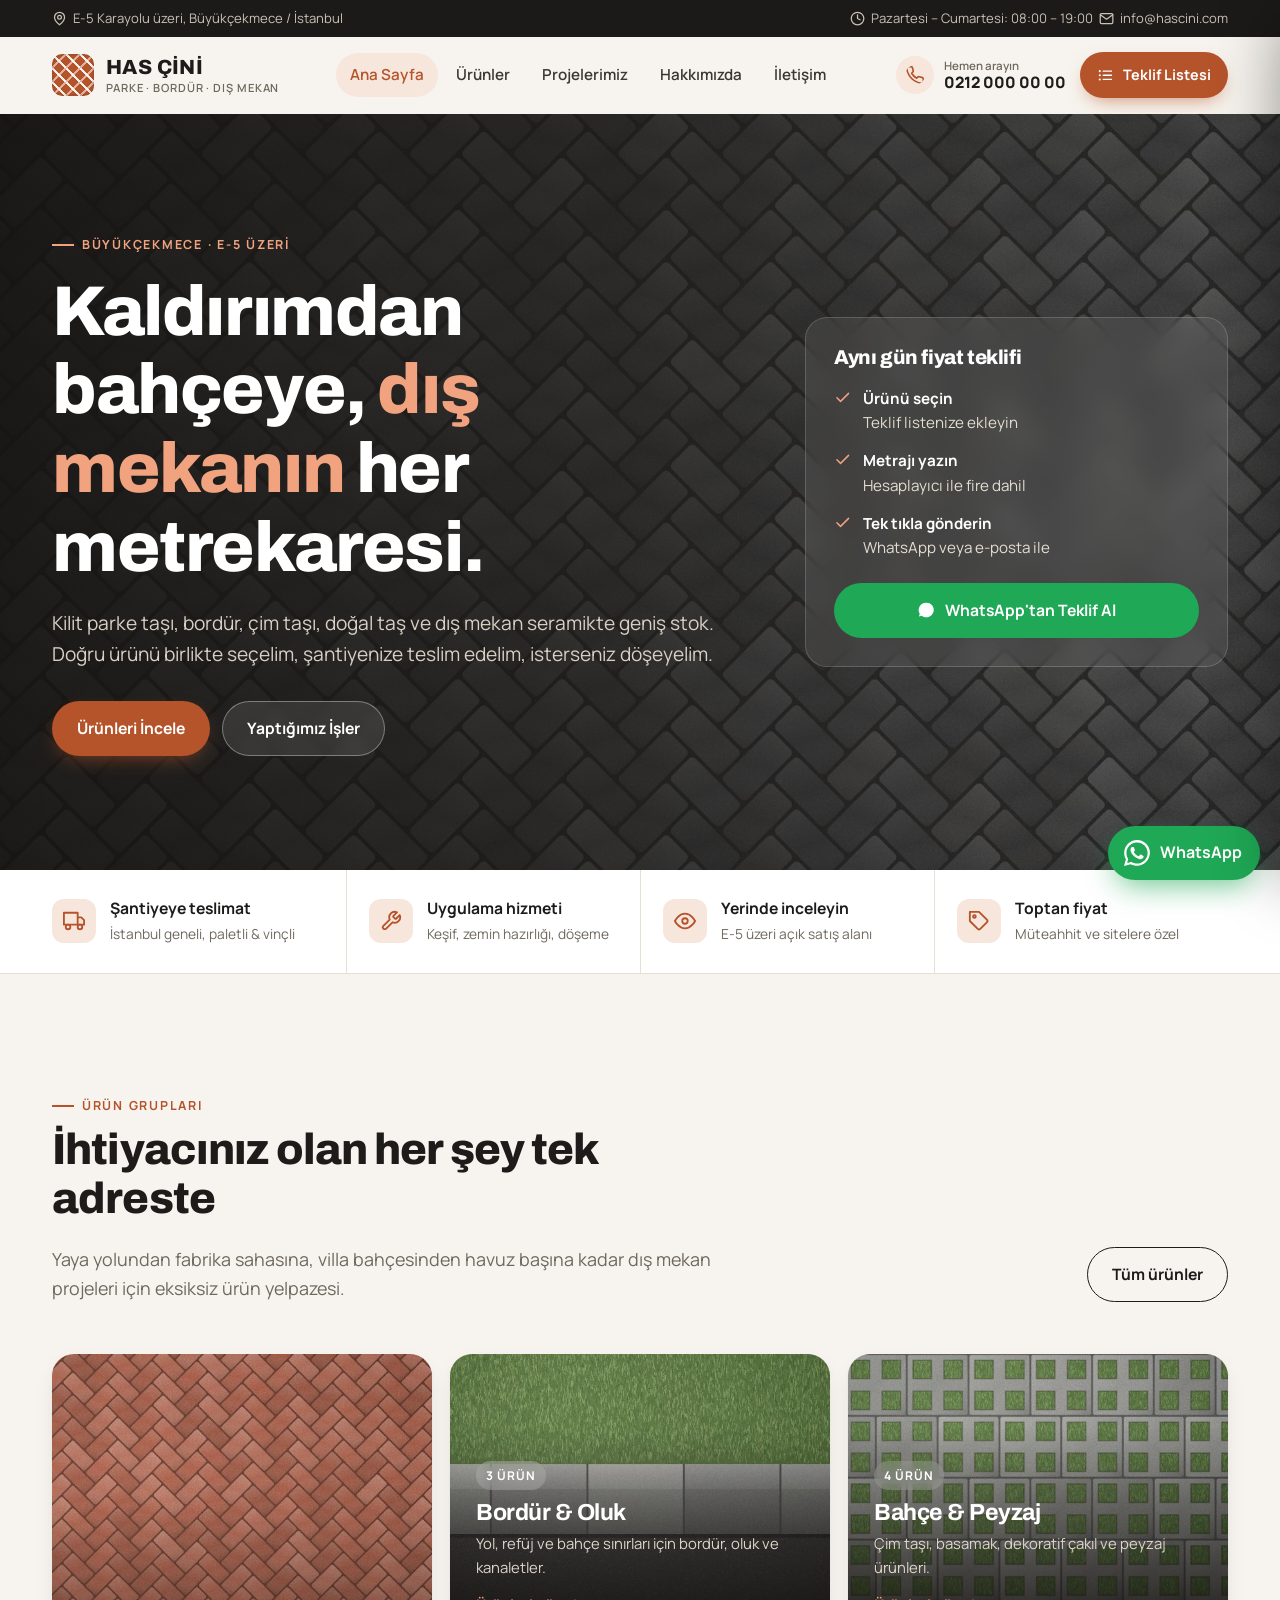
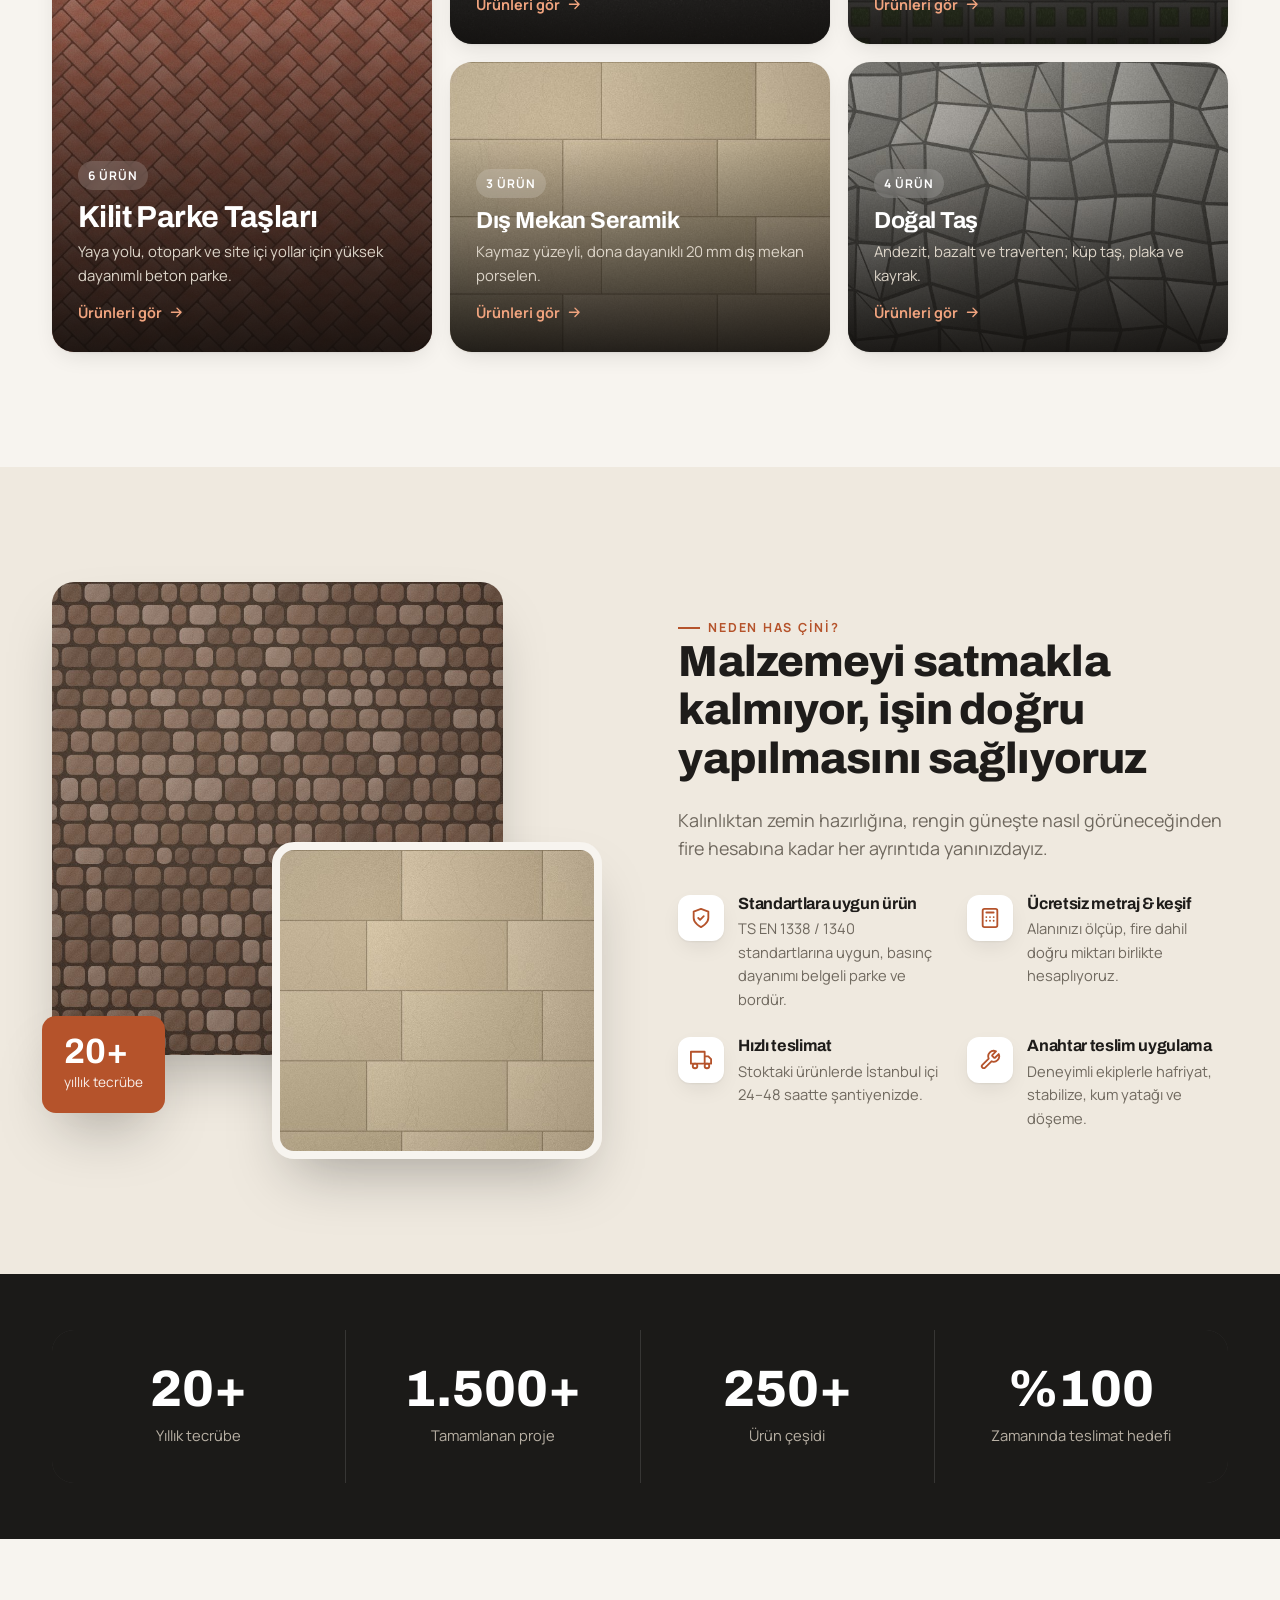
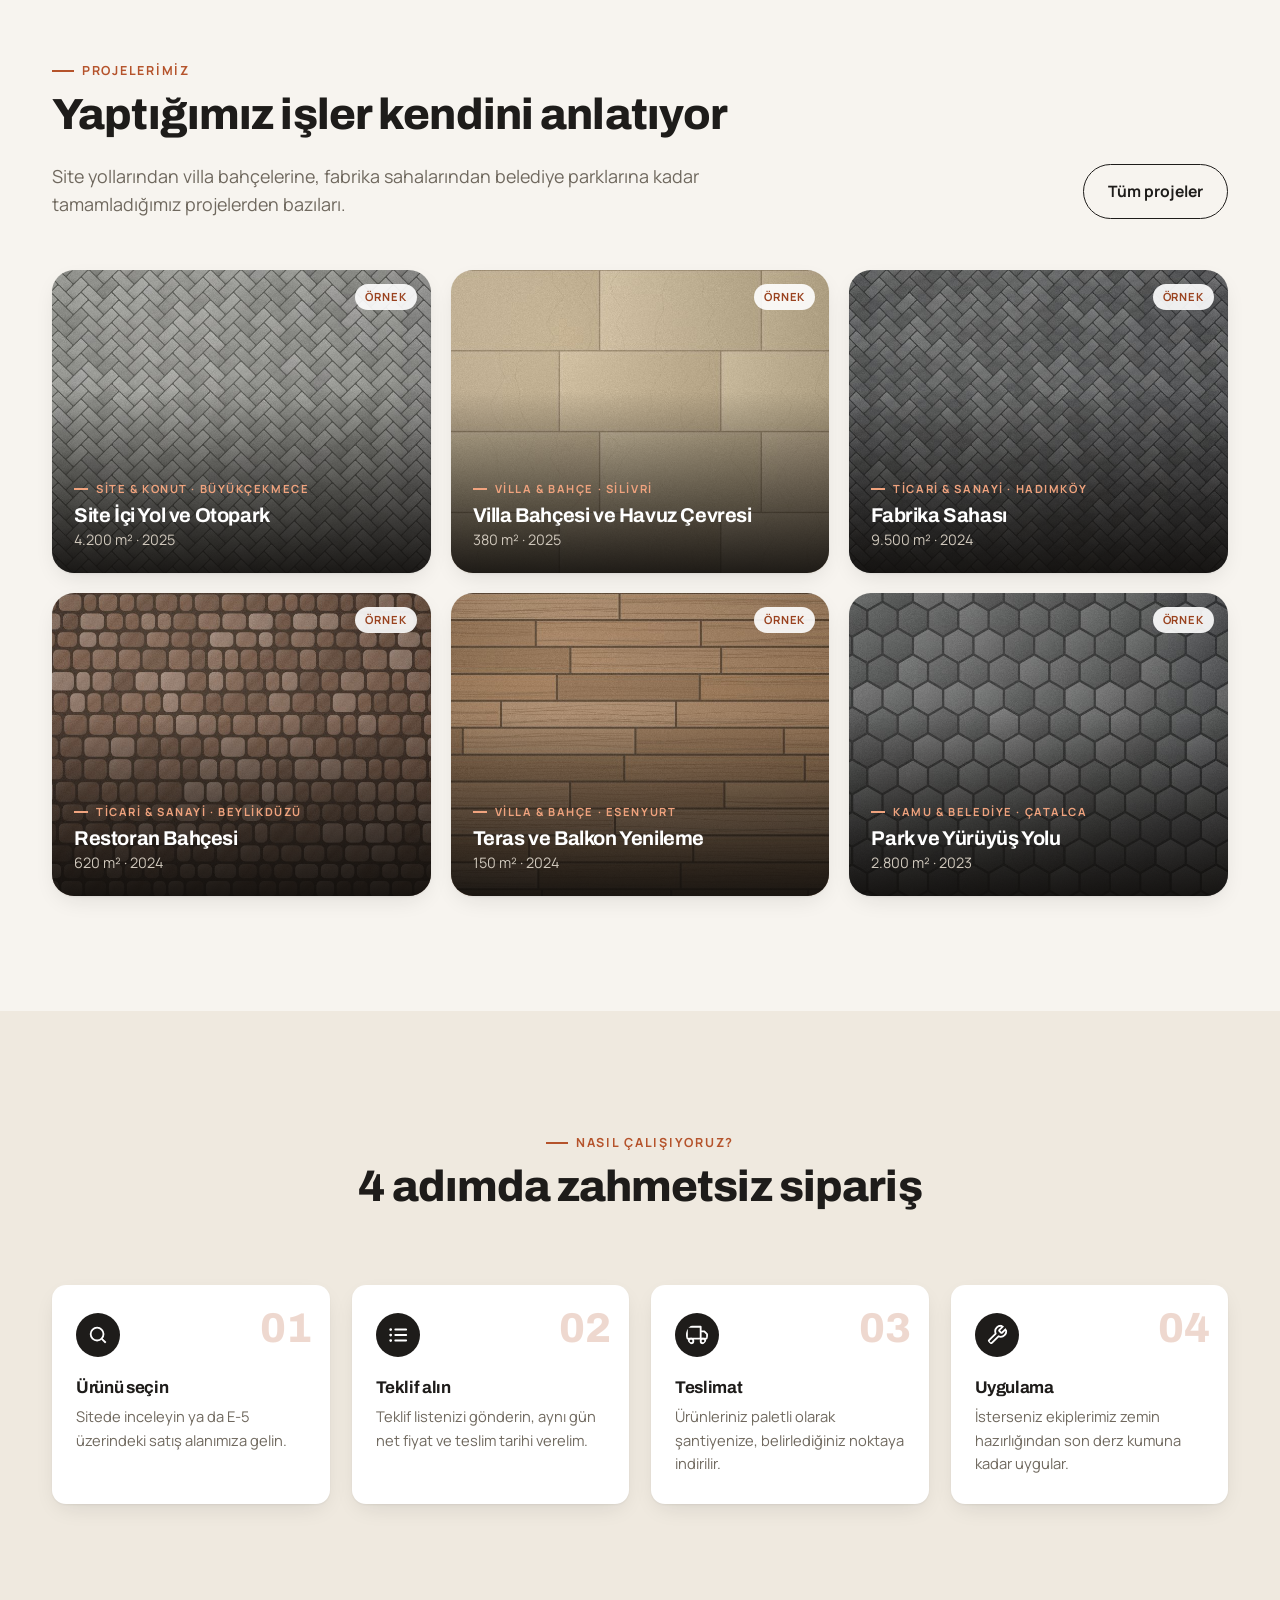
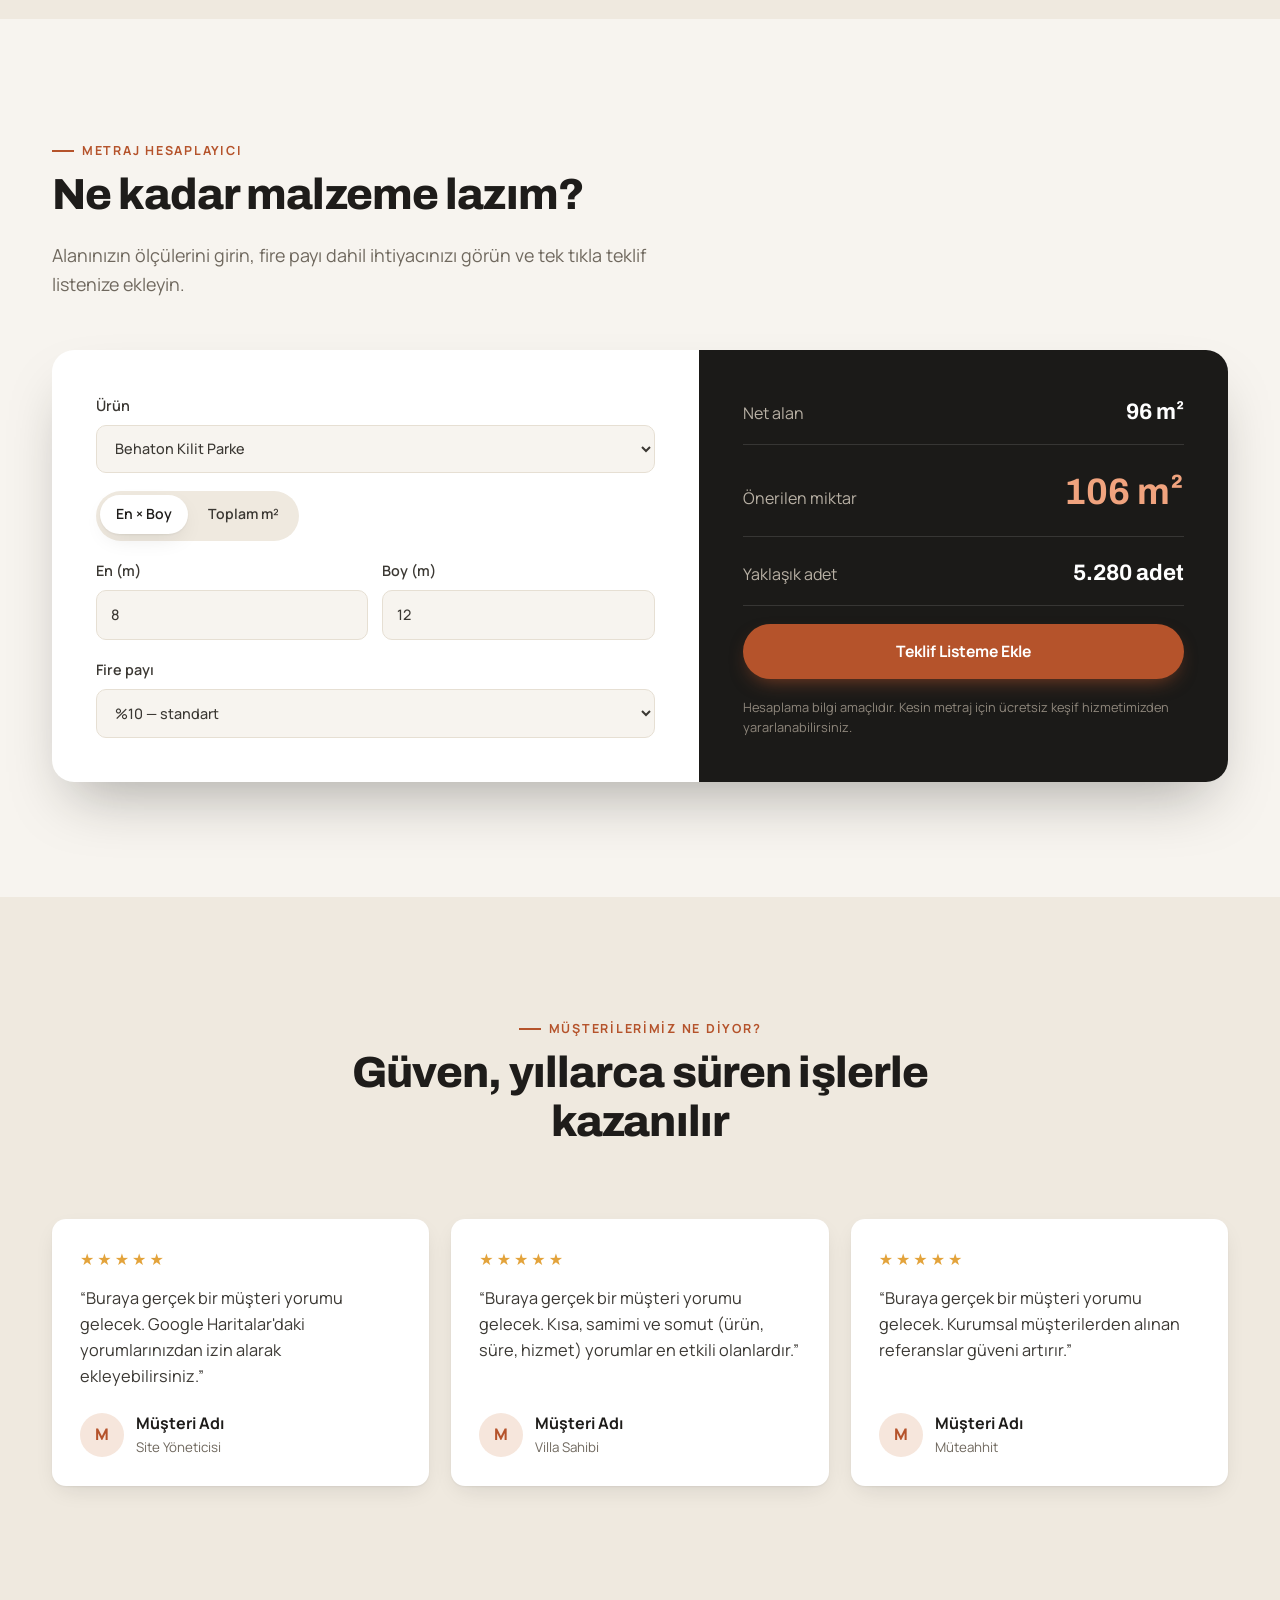
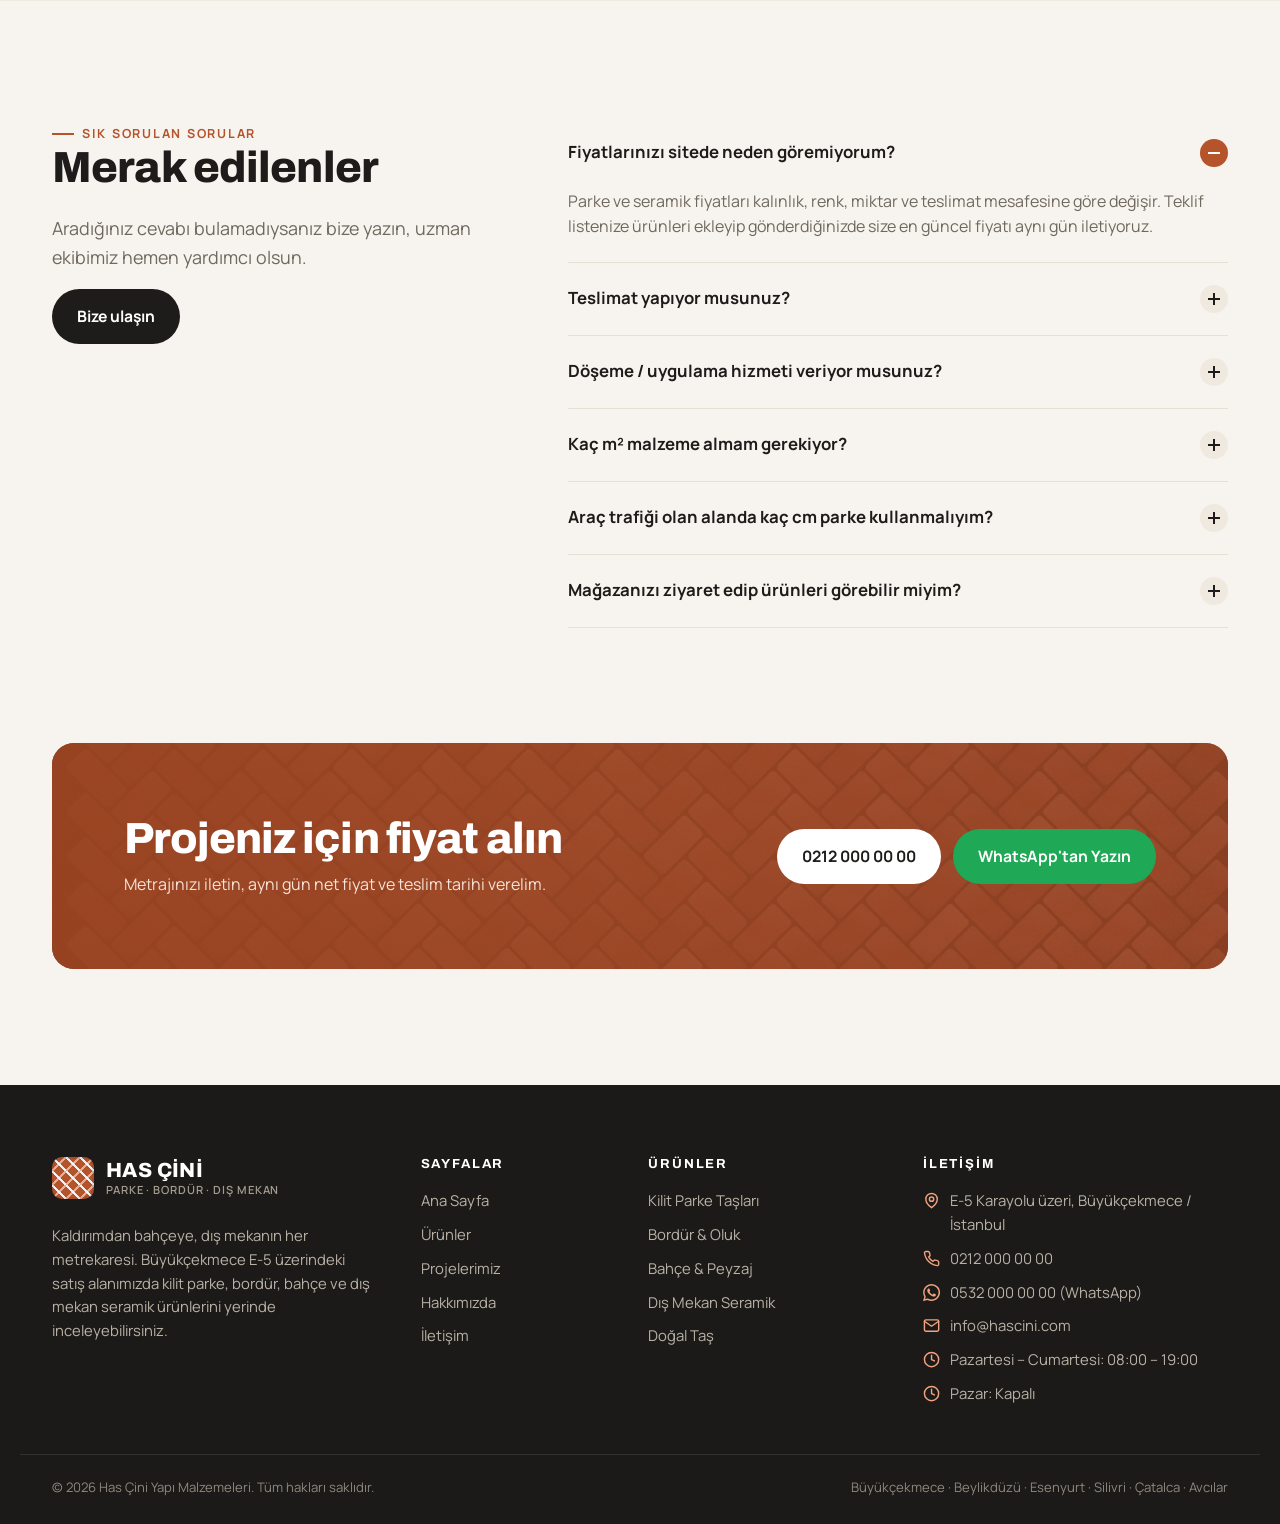
==== index.html @ 24fb2ddd "Has Çini kurumsal web sitesi: ana sayfa, ürünler, projeler, hakkımızda, iletişim - Ürün kataloğu (ka" ====
<!doctype html>
<html lang="tr">
<head>
  <meta charset="utf-8">
  <meta name="viewport" content="width=device-width, initial-scale=1">
  <title>Has Çini | Kilit Parke, Bordür, Bahçe ve Dış Mekan Seramik — Büyükçekmece</title>
  <meta name="description" content="Has Çini; Büyükçekmece E-5 üzerinde kilit parke taşı, bordür, çim taşı, bahçe düzenleme ürünleri ve dış mekan seramik satışı. İstanbul geneli teslimat ve uygulama. Hemen teklif alın.">
  <link rel="canonical" href="https://www.hascini.com/">
  <meta property="og:type" content="website">
  <meta property="og:locale" content="tr_TR">
  <meta property="og:title" content="Has Çini | Kilit Parke, Bordür ve Dış Mekan Ürünleri">
  <meta property="og:description" content="Kaldırımdan bahçeye, dış mekanın her metrekaresi. Büyükçekmece E-5 üzeri satış alanı, İstanbul geneli teslimat.">
  <meta property="og:url" content="https://www.hascini.com/">
  <meta property="og:image" content="https://www.hascini.com/assets/img/og.jpg">
  <meta name="theme-color" content="#1b1a18">
  <link rel="icon" href="assets/img/favicon.svg" type="image/svg+xml">
  <link rel="preconnect" href="https://fonts.googleapis.com">
  <link rel="preconnect" href="https://fonts.gstatic.com" crossorigin>
  <link href="https://fonts.googleapis.com/css2?family=Archivo:wght@600;700;800&family=Manrope:wght@400;500;600;700;800&display=swap" rel="stylesheet">
  <link rel="stylesheet" href="assets/css/style.css">
  <script type="application/ld+json">
  {
    "@context": "https://schema.org",
    "@type": "HomeAndConstructionBusiness",
    "name": "Has Çini",
    "url": "https://www.hascini.com/",
    "image": "https://www.hascini.com/assets/img/og.jpg",
    "description": "Kilit parke taşı, bordür, bahçe düzenleme ve dış mekan seramik ürünleri satışı ve uygulaması.",
    "telephone": "+902120000000",
    "address": {
      "@type": "PostalAddress",
      "streetAddress": "E-5 Karayolu üzeri",
      "addressLocality": "Büyükçekmece",
      "addressRegion": "İstanbul",
      "addressCountry": "TR"
    },
    "areaServed": ["Büyükçekmece", "Beylikdüzü", "Esenyurt", "Silivri", "Çatalca", "Avcılar", "İstanbul"],
    "openingHoursSpecification": [{
      "@type": "OpeningHoursSpecification",
      "dayOfWeek": ["Monday", "Tuesday", "Wednesday", "Thursday", "Friday", "Saturday"],
      "opens": "08:00", "closes": "19:00"
    }]
  }
  </script>
</head>
<body data-page="index">
  <a class="skip" href="#main">İçeriğe geç</a>
  <header id="site-header"></header>

  <main id="main">
    <!-- HERO -->
    <section class="hero">
      <div class="hero-bg" data-desen="herringbone" data-renk="Antrasit" data-w="1800" data-h="1100" aria-hidden="true"></div>
      <div class="container hero-in">
        <div>
          <span class="eyebrow">Büyükçekmece · E-5 Üzeri</span>
          <h1>Kaldırımdan bahçeye, <em>dış mekanın</em> her metrekaresi.</h1>
          <p class="lead">Kilit parke taşı, bordür, çim taşı, doğal taş ve dış mekan seramikte geniş stok. Doğru ürünü birlikte seçelim, şantiyenize teslim edelim, isterseniz döşeyelim.</p>
          <div class="hero-actions">
            <a class="btn btn-primary" href="urunler.html">Ürünleri İncele</a>
            <a class="btn btn-glass" href="projeler.html">Yaptığımız İşler</a>
          </div>
        </div>
        <aside class="hero-card" aria-label="Hızlı teklif">
          <h2>Aynı gün fiyat teklifi</h2>
          <ul>
            <li><svg class="ico" viewBox="0 0 24 24"><path d="M20 6 9 17l-5-5"/></svg><span><strong>Ürünü seçin</strong>Teklif listenize ekleyin</span></li>
            <li><svg class="ico" viewBox="0 0 24 24"><path d="M20 6 9 17l-5-5"/></svg><span><strong>Metrajı yazın</strong>Hesaplayıcı ile fire dahil</span></li>
            <li><svg class="ico" viewBox="0 0 24 24"><path d="M20 6 9 17l-5-5"/></svg><span><strong>Tek tıkla gönderin</strong>WhatsApp veya e-posta ile</span></li>
          </ul>
          <a class="btn btn-wa btn-block" data-site="whatsapp" data-mesaj="Merhaba, fiyat teklifi almak istiyorum." target="_blank" rel="noopener" href="#">
            <svg class="ico ico-fill" viewBox="0 0 24 24" aria-hidden="true"><path d="M12 2.2A9.8 9.8 0 0 0 3.6 17l-1 3.6 3.7-1A9.8 9.8 0 1 0 12 2.2zm5.5 12.2c-.3-.1-1.8-.9-2-1-.3-.1-.5-.1-.7.1l-.9 1.2c-.2.2-.3.2-.6.1-1.6-.8-2.7-1.6-3.8-3.4-.3-.5.3-.5.8-1.6v-.5l-.9-2.2c-.2-.6-.5-.5-.7-.5h-.6c-.2 0-.5.1-.8.4-.3.3-1 1-1 2.5s1.1 2.9 1.2 3.1c.1.2 2.1 3.2 5.1 4.5 1.9.8 2.6.9 3.6.7.6-.1 1.8-.7 2-1.4.2-.7.2-1.3.2-1.4-.1-.1-.3-.2-.6-.3z"/></svg>
            WhatsApp'tan Teklif Al
          </a>
        </aside>
      </div>
    </section>

    <!-- GÜVEN ŞERİDİ -->
    <section class="trust" aria-label="Hizmetlerimiz">
      <div class="container trust-in">
        <div class="trust-i"><svg class="ico" viewBox="0 0 24 24"><path d="M1 3h15v13H1zM16 8h4l3 3v5h-7z"/><circle cx="5.5" cy="18.5" r="2.5"/><circle cx="18.5" cy="18.5" r="2.5"/></svg><div><strong>Şantiyeye teslimat</strong><span>İstanbul geneli, paletli & vinçli</span></div></div>
        <div class="trust-i"><svg class="ico" viewBox="0 0 24 24"><path d="M14.7 6.3a1 1 0 0 0 0 1.4l1.6 1.6a1 1 0 0 0 1.4 0l3.8-3.8a6 6 0 0 1-7.9 7.9l-6.9 6.9a2.1 2.1 0 0 1-3-3l6.9-6.9a6 6 0 0 1 7.9-7.9l-3.8 3.8z"/></svg><div><strong>Uygulama hizmeti</strong><span>Keşif, zemin hazırlığı, döşeme</span></div></div>
        <div class="trust-i"><svg class="ico" viewBox="0 0 24 24"><path d="M1 12s4-8 11-8 11 8 11 8-4 8-11 8-11-8-11-8z"/><circle cx="12" cy="12" r="3"/></svg><div><strong>Yerinde inceleyin</strong><span>E-5 üzeri açık satış alanı</span></div></div>
        <div class="trust-i"><svg class="ico" viewBox="0 0 24 24"><path d="M20.6 13.4 13.4 20.6a2 2 0 0 1-2.8 0L2 12V2h10l8.6 8.6a2 2 0 0 1 0 2.8z"/><circle cx="7" cy="7" r="1.5"/></svg><div><strong>Toptan fiyat</strong><span>Müteahhit ve sitelere özel</span></div></div>
      </div>
    </section>

    <!-- KATEGORİLER -->
    <section class="section">
      <div class="container">
        <div class="head">
          <div>
            <span class="eyebrow">Ürün Grupları</span>
            <h2>İhtiyacınız olan her şey tek adreste</h2>
            <p class="lead">Yaya yolundan fabrika sahasına, villa bahçesinden havuz başına kadar dış mekan projeleri için eksiksiz ürün yelpazesi.</p>
          </div>
          <a class="btn btn-outline" href="urunler.html">Tüm ürünler</a>
        </div>
        <div class="cat-grid" id="kategori-grid"></div>
      </div>
    </section>

    <!-- NEDEN BİZ -->
    <section class="section section-alt">
      <div class="container split">
        <div class="media-stack reveal">
          <div class="m1" data-desen="cobble" data-renk="Kahverengi" data-w="900" data-h="900"></div>
          <div class="m2" data-desen="tile" data-renk="Bej" data-w="700" data-h="600"></div>
          <div class="badge-x"><strong data-yil>20+</strong><span>yıllık tecrübe</span></div>
        </div>
        <div>
          <span class="eyebrow">Neden Has Çini?</span>
          <h2>Malzemeyi satmakla kalmıyor, işin doğru yapılmasını sağlıyoruz</h2>
          <p class="lead">Kalınlıktan zemin hazırlığına, rengin güneşte nasıl görüneceğinden fire hesabına kadar her ayrıntıda yanınızdayız.</p>
          <div class="features">
            <div class="feature"><svg class="ico" viewBox="0 0 24 24"><path d="M12 22s8-4 8-10V5l-8-3-8 3v7c0 6 8 10 8 10z"/><path d="m9 12 2 2 4-4"/></svg><div><h3>Standartlara uygun ürün</h3><p>TS EN 1338 / 1340 standartlarına uygun, basınç dayanımı belgeli parke ve bordür.</p></div></div>
            <div class="feature"><svg class="ico" viewBox="0 0 24 24"><rect x="4" y="2" width="16" height="20" rx="2"/><path d="M8 6h8M8 11h.01M12 11h.01M16 11h.01M8 15h.01M12 15h.01M16 15h.01"/></svg><div><h3>Ücretsiz metraj & keşif</h3><p>Alanınızı ölçüp, fire dahil doğru miktarı birlikte hesaplıyoruz.</p></div></div>
            <div class="feature"><svg class="ico" viewBox="0 0 24 24"><path d="M1 3h15v13H1zM16 8h4l3 3v5h-7z"/><circle cx="5.5" cy="18.5" r="2.5"/><circle cx="18.5" cy="18.5" r="2.5"/></svg><div><h3>Hızlı teslimat</h3><p>Stoktaki ürünlerde İstanbul içi 24–48 saatte şantiyenizde.</p></div></div>
            <div class="feature"><svg class="ico" viewBox="0 0 24 24"><path d="M14.7 6.3a1 1 0 0 0 0 1.4l1.6 1.6a1 1 0 0 0 1.4 0l3.8-3.8a6 6 0 0 1-7.9 7.9l-6.9 6.9a2.1 2.1 0 0 1-3-3l6.9-6.9a6 6 0 0 1 7.9-7.9l-3.8 3.8z"/></svg><div><h3>Anahtar teslim uygulama</h3><p>Deneyimli ekiplerle hafriyat, stabilize, kum yatağı ve döşeme.</p></div></div>
          </div>
        </div>
      </div>
    </section>

    <!-- RAKAMLAR -->
    <section class="section-dark" style="padding: 56px 0">
      <div class="container"><div class="stats" id="rakamlar"></div></div>
    </section>

    <!-- PROJELER -->
    <section class="section">
      <div class="container">
        <div class="head">
          <div>
            <span class="eyebrow">Projelerimiz</span>
            <h2>Yaptığımız işler kendini anlatıyor</h2>
            <p class="lead">Site yollarından villa bahçelerine, fabrika sahalarından belediye parklarına kadar tamamladığımız projelerden bazıları.</p>
          </div>
          <a class="btn btn-outline" href="projeler.html">Tüm projeler</a>
        </div>
        <div class="projects" id="proje-grid" data-limit="6"></div>
      </div>
    </section>

    <!-- SÜREÇ -->
    <section class="section section-alt">
      <div class="container">
        <div class="head center"><div>
          <span class="eyebrow">Nasıl Çalışıyoruz?</span>
          <h2>4 adımda zahmetsiz sipariş</h2>
        </div></div>
        <div class="steps">
          <div class="step reveal"><svg class="ico" viewBox="0 0 24 24"><circle cx="11" cy="11" r="7"/><path d="m21 21-4.3-4.3"/></svg><h3>Ürünü seçin</h3><p>Sitede inceleyin ya da E-5 üzerindeki satış alanımıza gelin.</p></div>
          <div class="step reveal"><svg class="ico" viewBox="0 0 24 24"><path d="M9 6h12M9 12h12M9 18h12"/><path d="M4 6h.01M4 12h.01M4 18h.01" stroke-width="3"/></svg><h3>Teklif alın</h3><p>Teklif listenizi gönderin, aynı gün net fiyat ve teslim tarihi verelim.</p></div>
          <div class="step reveal"><svg class="ico" viewBox="0 0 24 24"><path d="M1 3h15v13H1zM16 8h4l3 3v5h-7z"/><circle cx="5.5" cy="18.5" r="2.5"/><circle cx="18.5" cy="18.5" r="2.5"/></svg><h3>Teslimat</h3><p>Ürünleriniz paletli olarak şantiyenize, belirlediğiniz noktaya indirilir.</p></div>
          <div class="step reveal"><svg class="ico" viewBox="0 0 24 24"><path d="M14.7 6.3a1 1 0 0 0 0 1.4l1.6 1.6a1 1 0 0 0 1.4 0l3.8-3.8a6 6 0 0 1-7.9 7.9l-6.9 6.9a2.1 2.1 0 0 1-3-3l6.9-6.9a6 6 0 0 1 7.9-7.9l-3.8 3.8z"/></svg><h3>Uygulama</h3><p>İsterseniz ekiplerimiz zemin hazırlığından son derz kumuna kadar uygular.</p></div>
        </div>
      </div>
    </section>

    <!-- HESAPLAYICI -->
    <section class="section" id="hesapla">
      <div class="container">
        <div class="head"><div>
          <span class="eyebrow">Metraj Hesaplayıcı</span>
          <h2>Ne kadar malzeme lazım?</h2>
          <p class="lead">Alanınızın ölçülerini girin, fire payı dahil ihtiyacınızı görün ve tek tıkla teklif listenize ekleyin.</p>
        </div></div>
        <div class="calc" id="hesaplayici">
          <div class="calc-form">
            <label>Ürün<select id="h-urun"></select></label>
            <div class="seg-radio" role="radiogroup" aria-label="Ölçü girişi">
              <label><input type="radio" name="h-mod" value="olcu" checked><span>En × Boy</span></label>
              <label><input type="radio" name="h-mod" value="alan"><span>Toplam m²</span></label>
            </div>
            <div class="row2 h-olcu">
              <label>En (m)<input id="h-en" type="number" min="0" step="0.1" value="8" inputmode="decimal"></label>
              <label>Boy (m)<input id="h-boy" type="number" min="0" step="0.1" value="12" inputmode="decimal"></label>
            </div>
            <div class="h-alan" hidden><label>Toplam alan (m²)<input id="h-m2" type="number" min="0" step="1" value="100" inputmode="decimal"></label></div>
            <label>Fire payı<select id="h-fire">
              <option value="5">%5 — düz, kesimi az alan</option>
              <option value="10" selected>%10 — standart</option>
              <option value="15">%15 — kavisli / çok kesimli alan</option>
            </select></label>
          </div>
          <div class="calc-out" aria-live="polite">
            <div class="r"><span>Net alan</span><strong id="h-net">—</strong></div>
            <div class="r big"><span>Önerilen miktar</span><strong id="h-top">—</strong></div>
            <div class="r" id="h-adet-w"><span>Yaklaşık adet</span><strong id="h-adet">—</strong></div>
            <button class="btn btn-primary" id="h-ekle" type="button">Teklif Listeme Ekle</button>
            <p class="fine">Hesaplama bilgi amaçlıdır. Kesin metraj için ücretsiz keşif hizmetimizden yararlanabilirsiniz.</p>
          </div>
        </div>
      </div>
    </section>

    <!-- YORUMLAR -->
    <section class="section section-alt">
      <div class="container">
        <div class="head center"><div>
          <span class="eyebrow">Müşterilerimiz Ne Diyor?</span>
          <h2>Güven, yıllarca süren işlerle kazanılır</h2>
        </div></div>
        <div class="quotes" id="yorumlar"></div>
      </div>
    </section>

    <!-- SSS -->
    <section class="section">
      <div class="container faq-wrap">
        <div>
          <span class="eyebrow">Sık Sorulan Sorular</span>
          <h2>Merak edilenler</h2>
          <p class="lead">Aradığınız cevabı bulamadıysanız bize yazın, uzman ekibimiz hemen yardımcı olsun.</p>
          <a class="btn btn-dark" href="iletisim.html">Bize ulaşın</a>
        </div>
        <div id="sss"></div>
      </div>
    </section>

    <!-- CTA -->
    <section class="section" style="padding-top: 0">
      <div class="container">
        <div class="cta">
          <div class="hero-bg" data-desen="herringbone" data-renk="Kırmızı" data-w="1400" data-h="600" aria-hidden="true"></div>
          <div>
            <h2>Projeniz için fiyat alın</h2>
            <p>Metrajınızı iletin, aynı gün net fiyat ve teslim tarihi verelim.</p>
          </div>
          <div class="cta-actions">
            <a class="btn btn-light" data-site="telefon" href="#">Telefon</a>
            <a class="btn btn-wa" data-site="whatsapp" data-mesaj="Merhaba, projem için fiyat teklifi almak istiyorum." target="_blank" rel="noopener" href="#">WhatsApp'tan Yazın</a>
          </div>
        </div>
      </div>
    </section>
  </main>

  <footer id="site-footer"></footer>

  <script src="assets/js/config.js"></script>
  <script src="assets/js/data.js"></script>
  <script src="assets/js/desen.js"></script>
  <script src="assets/js/main.js"></script>
</body>
</html>
---- assets/css/style.css ----
/* =========================================================
   HAS ÇİNİ — Stil dosyası
   ========================================================= */
:root {
  --ink: #1e1c1a;
  --ink-2: #3b3833;
  --muted: #6f685e;
  --line: #e6dfd3;
  --bg: #f7f4ef;
  --bg-2: #efe9df;
  --surface: #ffffff;
  --dark: #1b1a18;
  --dark-2: #262421;
  --accent: #b5532b;
  --accent-2: #9a4320;
  --accent-soft: #f6e6dc;
  --wa: #1fa855;
  --radius: 14px;
  --radius-lg: 22px;
  --shadow: 0 1px 2px rgba(30, 28, 26, .06), 0 8px 24px -8px rgba(30, 28, 26, .14);
  --shadow-lg: 0 30px 60px -20px rgba(30, 28, 26, .35);
  --ff: "Manrope", system-ui, -apple-system, "Segoe UI", sans-serif;
  --ff-h: "Archivo", "Manrope", system-ui, sans-serif;
  --container: 1240px;
  --gutter: clamp(16px, 4vw, 32px);
}

*, *::before, *::after { box-sizing: border-box; }
html { scroll-behavior: smooth; -webkit-text-size-adjust: 100%; }
body {
  margin: 0; font-family: var(--ff); font-size: 16px; line-height: 1.6;
  color: var(--ink); background: var(--bg); -webkit-font-smoothing: antialiased;
  overflow-x: hidden;
}
body.no-scroll { overflow: hidden; }
img { max-width: 100%; display: block; }
a { color: inherit; }
button, input, select, textarea { font: inherit; color: inherit; }
h1, h2, h3, h4 { font-family: var(--ff-h); line-height: 1.12; letter-spacing: -.02em; margin: 0 0 .5em; }
h1 { font-size: clamp(2.3rem, 5.6vw, 4.4rem); font-weight: 800; }
h2 { font-size: clamp(1.8rem, 3.4vw, 2.8rem); font-weight: 800; }
h3 { font-size: 1.2rem; font-weight: 700; }
p { margin: 0 0 1em; }
:focus-visible { outline: 3px solid var(--accent); outline-offset: 2px; border-radius: 6px; }
.sr-only { position: absolute; width: 1px; height: 1px; overflow: hidden; clip: rect(0 0 0 0); white-space: nowrap; }
.skip { position: absolute; left: -999px; top: 8px; z-index: 999; background: var(--ink); color: #fff; padding: 10px 16px; border-radius: 8px; }
.skip:focus { left: 8px; }

.container { width: 100%; max-width: var(--container); margin: 0 auto; padding: 0 var(--gutter); }
.section { padding: clamp(64px, 9vw, 120px) 0; }
.section-alt { background: var(--bg-2); }
.section-dark { background: var(--dark); color: #eee8df; }
.section-dark .lead, .section-dark .muted { color: #b9b1a5; }

.eyebrow {
  display: inline-flex; align-items: center; gap: 8px;
  font-size: .78rem; font-weight: 700; letter-spacing: .14em; text-transform: uppercase; color: var(--accent);
}
.eyebrow::before { content: ""; width: 22px; height: 2px; background: currentColor; }
.lead { font-size: clamp(1.05rem, 1.4vw, 1.2rem); color: var(--muted); max-width: 60ch; }
.muted { color: var(--muted); }
.head { display: flex; justify-content: space-between; align-items: end; gap: 24px; margin-bottom: clamp(32px, 4vw, 52px); flex-wrap: wrap; }
.head > div { max-width: 680px; }
.head h2 { margin-top: 10px; }
.head p { margin: 0; }
.center { text-align: center; }
.center .head, .head.center { justify-content: center; text-align: center; }
.center .eyebrow { justify-content: center; }

/* ---------- İkon ---------- */
.ico { width: 1.15em; height: 1.15em; flex: none; fill: none; stroke: currentColor; stroke-width: 2; stroke-linecap: round; stroke-linejoin: round; vertical-align: -.2em; }
.ico-fill { fill: currentColor; stroke: none; }

/* ---------- Düğmeler ---------- */
.btn {
  display: inline-flex; align-items: center; justify-content: center; gap: 9px;
  padding: 14px 24px; border-radius: 999px; border: 1.5px solid transparent;
  font-weight: 700; font-size: .98rem; text-decoration: none; cursor: pointer; white-space: nowrap;
  transition: transform .15s, background .2s, color .2s, border-color .2s, box-shadow .2s;
}
.btn:hover { transform: translateY(-1px); }
.btn:active { transform: none; }
.btn:disabled, .btn.disabled { opacity: .45; pointer-events: none; }
.btn-primary { background: var(--accent); color: #fff; box-shadow: 0 8px 20px -8px rgba(181, 83, 43, .7); }
.btn-primary:hover { background: var(--accent-2); }
.btn-dark { background: var(--ink); color: #fff; }
.btn-dark:hover { background: #000; }
.btn-outline { border-color: currentColor; background: transparent; }
.btn-outline:hover { background: var(--ink); color: #fff; border-color: var(--ink); }
.btn-light { background: #fff; color: var(--ink); }
.btn-glass { background: rgba(255, 255, 255, .1); color: #fff; border-color: rgba(255, 255, 255, .35); backdrop-filter: blur(6px); }
.btn-glass:hover { background: rgba(255, 255, 255, .2); }
.btn-wa { background: var(--wa); color: #fff; }
.btn-wa:hover { background: #178b45; }
.btn-ghost { background: transparent; color: var(--ink-2); }
.btn-ghost:hover { background: var(--bg-2); }
.btn-sm { padding: 10px 16px; font-size: .9rem; }
.btn-block { width: 100%; }
.icon-btn { display: inline-grid; place-items: center; width: 40px; height: 40px; border-radius: 50%; border: 0; background: transparent; cursor: pointer; color: var(--ink-2); }
.icon-btn:hover { background: var(--bg-2); }
.more { display: inline-flex; align-items: center; gap: 6px; font-weight: 700; font-size: .9rem; color: var(--accent); }
.more .ico { transition: transform .2s; }

/* ---------- Üst bölüm ---------- */
#site-header { position: sticky; top: 0; z-index: 50; }
.topbar { background: var(--dark); color: #c9c1b4; font-size: .82rem; transition: margin .25s; }
.topbar-in { display: flex; justify-content: space-between; gap: 16px; padding-top: 8px; padding-bottom: 8px; }
.topbar span, .topbar a { display: inline-flex; align-items: center; gap: 6px; text-decoration: none; }
.topbar-r { display: inline-flex; gap: 22px; }
.topbar a:hover { color: #fff; }
.nav-wrap { background: rgba(247, 244, 239, .92); backdrop-filter: saturate(1.4) blur(12px); border-bottom: 1px solid transparent; transition: border-color .2s, box-shadow .2s; }
#site-header.scrolled .nav-wrap { border-color: var(--line); box-shadow: 0 6px 24px -14px rgba(0, 0, 0, .3); }
#site-header.scrolled .topbar { margin-top: -38px; }
.nav { display: flex; align-items: center; gap: 28px; height: 76px; }
.brand { display: inline-flex; align-items: center; gap: 12px; text-decoration: none; flex: none; }
.brand-mark {
  width: 42px; height: 42px; border-radius: 10px; flex: none;
  background:
    linear-gradient(45deg, transparent 46%, rgba(255,255,255,.9) 46% 54%, transparent 54%) 0 0 / 14px 14px,
    linear-gradient(-45deg, transparent 46%, rgba(255,255,255,.55) 46% 54%, transparent 54%) 7px 7px / 14px 14px,
    var(--accent);
  box-shadow: inset 0 0 0 2px rgba(0, 0, 0, .08);
}
.brand-txt { display: flex; flex-direction: column; line-height: 1.1; }
.brand-txt strong { font-family: var(--ff-h); font-size: 1.28rem; font-weight: 800; letter-spacing: .02em; }
.brand-txt small { font-size: .7rem; color: var(--muted); letter-spacing: .08em; text-transform: uppercase; font-weight: 600; margin-top: 3px; }
.brand-light .brand-txt small { color: #a39b8f; }
.nav-links { display: flex; gap: 4px; list-style: none; margin: 0 auto; padding: 0; }
.nav-links a { display: block; padding: 10px 14px; border-radius: 999px; text-decoration: none; font-weight: 600; font-size: .95rem; color: var(--ink-2); transition: background .2s, color .2s; }
.nav-links a:hover { background: var(--bg-2); color: var(--ink); }
.nav-links a[aria-current="page"] { color: var(--accent); background: var(--accent-soft); }
.nav-cta { display: flex; align-items: center; gap: 14px; }
.nav-phone { display: inline-flex; align-items: center; gap: 10px; text-decoration: none; font-weight: 800; font-size: .98rem; }
.nav-phone > .ico { width: 38px; height: 38px; padding: 9px; border-radius: 50%; background: var(--accent-soft); color: var(--accent); }
.nav-phone span { display: flex; flex-direction: column; line-height: 1.15; }
.nav-phone small { font-weight: 600; font-size: .72rem; color: var(--muted); }
.nav-toggle { display: none; width: 44px; height: 44px; border-radius: 10px; border: 1px solid var(--line); background: #fff; cursor: pointer; place-items: center; }
.nav-toggle .ico { width: 22px; height: 22px; }
.badge { display: inline-grid; place-items: center; min-width: 22px; height: 22px; padding: 0 6px; border-radius: 999px; background: #fff; color: var(--accent); font-size: .78rem; font-weight: 800; }
.badge[hidden] { display: none; }
.badge.bump { animation: bump .45s; }
@keyframes bump { 40% { transform: scale(1.45); } }

/* ---------- Hero ---------- */
.hero { position: relative; color: #fff; overflow: hidden; background: var(--dark); isolation: isolate; }
.hero-bg { position: absolute; inset: -4%; background-size: cover; background-position: center; z-index: -2; animation: drift 30s ease-in-out infinite alternate; }
@keyframes drift { to { transform: scale(1.06) translate(-1%, -1%); } }
.hero::after { content: ""; position: absolute; inset: 0; z-index: -1; background: linear-gradient(100deg, rgba(20, 18, 16, .92) 0%, rgba(20, 18, 16, .72) 45%, rgba(20, 18, 16, .25) 100%); }
.hero-in { min-height: min(84vh, 760px); display: grid; grid-template-columns: 1.25fr .75fr; gap: 48px; align-items: center; padding-top: 72px; padding-bottom: 72px; }
.hero h1 { margin: 18px 0 20px; }
.hero h1 em { font-style: normal; color: #f0a37e; }
.hero .lead { color: #d8d0c4; font-size: clamp(1.05rem, 1.5vw, 1.25rem); }
.hero .eyebrow { color: #f0a37e; }
.hero-actions { display: flex; gap: 12px; flex-wrap: wrap; margin-top: 32px; }
.hero-card {
  background: rgba(255, 255, 255, .08); border: 1px solid rgba(255, 255, 255, .16); border-radius: var(--radius-lg);
  padding: 28px; backdrop-filter: blur(14px);
}
.hero-card h2 { font-size: 1.25rem; margin-bottom: 18px; }
.hero-card ul { list-style: none; padding: 0; margin: 0 0 22px; display: grid; gap: 14px; }
.hero-card li { display: flex; gap: 12px; align-items: flex-start; color: #e4ddd2; font-size: .95rem; }
.hero-card li .ico { margin-top: 2px; color: #f0a37e; }
.hero-card li strong { display: block; color: #fff; }

.trust { background: #fff; border-bottom: 1px solid var(--line); }
.trust-in { display: grid; grid-template-columns: repeat(4, 1fr); }
.trust-i { display: flex; gap: 14px; align-items: center; padding: 26px 22px; border-left: 1px solid var(--line); }
.trust-i:first-child { border-left: 0; padding-left: 0; }
.trust-i > .ico { width: 44px; height: 44px; padding: 11px; border-radius: 12px; background: var(--accent-soft); color: var(--accent); }
.trust-i strong { display: block; font-size: .98rem; }
.trust-i span { font-size: .86rem; color: var(--muted); }

/* ---------- Sayfa başlığı ---------- */
.page-hero { position: relative; color: #fff; background: var(--dark); isolation: isolate; overflow: hidden; }
.page-hero .hero-bg { animation: none; inset: 0; }
.page-hero::after { content: ""; position: absolute; inset: 0; z-index: -1; background: linear-gradient(90deg, rgba(20, 18, 16, .9), rgba(20, 18, 16, .55)); }
.page-hero .container { padding-top: clamp(56px, 8vw, 96px); padding-bottom: clamp(56px, 8vw, 96px); }
.page-hero h1 { font-size: clamp(2.1rem, 4.6vw, 3.4rem); margin: 12px 0 14px; }
.page-hero .lead { color: #d8d0c4; margin: 0; }
.page-hero .eyebrow { color: #f0a37e; }
.crumbs { display: flex; gap: 8px; font-size: .85rem; color: #b9b1a5; list-style: none; padding: 0; margin: 0 0 6px; }
.crumbs li + li::before { content: "/"; margin-right: 8px; opacity: .6; }
.crumbs a { text-decoration: none; }
.crumbs a:hover { color: #fff; }

/* ---------- Kategoriler ---------- */
.cat-grid { display: grid; grid-template-columns: repeat(3, 1fr); grid-auto-rows: 290px; gap: 18px; }
.cat { position: relative; border-radius: var(--radius-lg); overflow: hidden; text-decoration: none; color: #fff; isolation: isolate; box-shadow: var(--shadow); }
.cat-lg { grid-row: span 2; }
.cat img { position: absolute; inset: 0; width: 100%; height: 100%; object-fit: cover; z-index: -2; transition: transform .6s cubic-bezier(.2, .7, .2, 1); }
.cat::after { content: ""; position: absolute; inset: 0; z-index: -1; background: linear-gradient(180deg, rgba(0, 0, 0, 0) 25%, rgba(15, 13, 11, .88)); }
.cat:hover img { transform: scale(1.06); }
.cat:hover .more .ico { transform: translateX(4px); }
.cat-txt { position: absolute; inset: auto 0 0; padding: 26px; }
.cat-n { display: inline-block; font-size: .75rem; font-weight: 700; letter-spacing: .08em; text-transform: uppercase; padding: 5px 10px; border-radius: 999px; background: rgba(255, 255, 255, .16); backdrop-filter: blur(6px); margin-bottom: 10px; }
.cat h3 { font-size: 1.45rem; margin: 0 0 6px; }
.cat-lg h3 { font-size: 1.9rem; }
.cat p { margin: 0 0 12px; color: #ddd5c9; font-size: .93rem; max-width: 42ch; }
.cat .more { color: #f0a37e; }

/* ---------- Ürün kartı ---------- */
.toolbar { display: flex; gap: 16px; align-items: center; justify-content: space-between; flex-wrap: wrap; margin-bottom: 28px; }
.chips { display: flex; gap: 8px; flex-wrap: wrap; }
.chips button {
  border: 1px solid var(--line); background: #fff; padding: 9px 16px; border-radius: 999px; cursor: pointer;
  font-weight: 600; font-size: .9rem; transition: all .2s;
}
.chips button small { color: var(--muted); font-weight: 700; margin-left: 4px; }
.chips button:hover { border-color: var(--ink-2); }
.chips button.on { background: var(--ink); color: #fff; border-color: var(--ink); }
.chips button.on small { color: #bdb5a9; }
.search { position: relative; min-width: 260px; }
.search .ico { position: absolute; left: 14px; top: 50%; transform: translateY(-50%); color: var(--muted); }
.search input { width: 100%; padding: 11px 16px 11px 42px; border-radius: 999px; border: 1px solid var(--line); background: #fff; }
.count { color: var(--muted); font-size: .9rem; margin: -12px 0 18px; }

.grid { display: grid; grid-template-columns: repeat(auto-fill, minmax(270px, 1fr)); gap: 22px; }
.card { position: relative; background: var(--surface); border-radius: var(--radius); overflow: hidden; box-shadow: var(--shadow); transition: transform .25s, box-shadow .25s; display: flex; flex-direction: column; }
.card:hover { transform: translateY(-4px); box-shadow: var(--shadow-lg); }
.card:hover .more .ico { transform: translateX(4px); }
.card-hit { position: absolute; inset: 0; z-index: 2; border: 0; background: transparent; cursor: pointer; border-radius: inherit; }
.card-media { position: relative; aspect-ratio: 4 / 3; overflow: hidden; background: var(--bg-2); }
.card-media img { width: 100%; height: 100%; object-fit: cover; transition: transform .6s; }
.card:hover .card-media img { transform: scale(1.05); }
.chip { position: absolute; left: 12px; top: 12px; padding: 5px 10px; font-size: .72rem; font-weight: 700; border-radius: 999px; background: rgba(255, 255, 255, .92); color: var(--ink); letter-spacing: .02em; }
.card-body { padding: 18px 20px 20px; display: flex; flex-direction: column; flex: 1; }
.card-body h3 { font-size: 1.08rem; margin-bottom: 4px; }
.meta { color: var(--muted); font-size: .88rem; margin-bottom: 14px; }
.card-foot { margin-top: auto; display: flex; align-items: center; justify-content: space-between; }
.dots { display: flex; gap: 5px; }
.dots i { width: 16px; height: 16px; border-radius: 50%; background: var(--c); box-shadow: inset 0 0 0 1px rgba(0, 0, 0, .15); }
.empty-grid { grid-column: 1 / -1; text-align: center; color: var(--muted); padding: 40px; background: #fff; border-radius: var(--radius); }

/* ---------- Neden biz ---------- */
.split { display: grid; grid-template-columns: 1fr 1fr; gap: clamp(32px, 6vw, 80px); align-items: center; }
.media-stack { position: relative; aspect-ratio: 1 / 1.05; }
.media-stack .m1, .media-stack .m2 { position: absolute; border-radius: var(--radius-lg); background-size: cover; background-position: center; box-shadow: var(--shadow-lg); }
.media-stack .m1 { inset: 0 18% 18% 0; }
.media-stack .m2 { inset: 45% 0 0 40%; border: 8px solid var(--bg); }
.media-stack .badge-x { position: absolute; left: -10px; bottom: 8%; background: var(--accent); color: #fff; border-radius: var(--radius); padding: 18px 22px; box-shadow: var(--shadow-lg); }
.media-stack .badge-x strong { display: block; font-family: var(--ff-h); font-size: 2.2rem; line-height: 1; }
.media-stack .badge-x span { font-size: .85rem; opacity: .9; }
.features { display: grid; grid-template-columns: 1fr 1fr; gap: 26px 28px; margin-top: 32px; }
.feature { display: flex; gap: 14px; }
.feature > .ico { width: 46px; height: 46px; padding: 12px; border-radius: 12px; background: #fff; color: var(--accent); box-shadow: var(--shadow); }
.feature h3 { font-size: 1.02rem; margin-bottom: 4px; }
.feature p { color: var(--muted); font-size: .92rem; margin: 0; }

.stats { display: grid; grid-template-columns: repeat(4, 1fr); gap: 1px; background: rgba(255, 255, 255, .12); border-radius: var(--radius-lg); overflow: hidden; }
.stat { background: var(--dark); padding: 34px 26px; text-align: center; }
.stat strong { display: block; font-family: var(--ff-h); font-size: clamp(2.2rem, 4vw, 3.2rem); font-weight: 800; color: #fff; line-height: 1; margin-bottom: 8px; }
.stat span { color: #b9b1a5; font-size: .92rem; }

/* ---------- Süreç ---------- */
.steps { display: grid; grid-template-columns: repeat(4, 1fr); gap: 22px; counter-reset: s; }
.step { position: relative; padding: 28px 24px; background: #fff; border-radius: var(--radius); box-shadow: var(--shadow); counter-increment: s; }
.step::before { content: "0" counter(s); font-family: var(--ff-h); font-weight: 800; font-size: 2.6rem; color: var(--accent); opacity: .22; position: absolute; right: 18px; top: 10px; }
.step > .ico { width: 44px; height: 44px; padding: 11px; border-radius: 50%; background: var(--ink); color: #fff; margin-bottom: 16px; }
.step h3 { font-size: 1.06rem; }
.step p { margin: 0; color: var(--muted); font-size: .92rem; }

/* ---------- Projeler ---------- */
.projects { display: grid; grid-template-columns: repeat(auto-fill, minmax(300px, 1fr)); gap: 20px; }
.project { position: relative; aspect-ratio: 4 / 3.2; border-radius: var(--radius-lg); overflow: hidden; color: #fff; isolation: isolate; box-shadow: var(--shadow); }
.project img { position: absolute; inset: 0; width: 100%; height: 100%; object-fit: cover; z-index: -2; transition: transform .6s; }
.project::after { content: ""; position: absolute; inset: 0; z-index: -1; background: linear-gradient(180deg, transparent 40%, rgba(15, 13, 11, .9)); }
.project:hover img { transform: scale(1.06); }
.project-txt { position: absolute; inset: auto 0 0; padding: 22px; }
.project-txt .eyebrow { color: #f0a37e; font-size: .7rem; }
.project-txt .eyebrow::before { width: 14px; }
.project h3 { font-size: 1.25rem; margin: 6px 0 2px; }
.project p { margin: 0; color: #cfc7bb; font-size: .9rem; }
.ornek { position: absolute; right: 14px; top: 14px; font-size: .7rem; font-weight: 700; letter-spacing: .08em; text-transform: uppercase; padding: 4px 10px; border-radius: 999px; background: rgba(255, 255, 255, .9); color: var(--accent-2); }

/* ---------- Hesaplayıcı ---------- */
.calc { display: grid; grid-template-columns: 1.1fr .9fr; background: #fff; border-radius: var(--radius-lg); overflow: hidden; box-shadow: var(--shadow-lg); }
.calc-form { padding: clamp(24px, 4vw, 44px); display: grid; gap: 18px; }
.calc-out { background: var(--dark); color: #fff; padding: clamp(24px, 4vw, 44px); display: flex; flex-direction: column; gap: 18px; justify-content: center; }
.calc-out .r { display: flex; justify-content: space-between; align-items: baseline; border-bottom: 1px solid rgba(255, 255, 255, .12); padding-bottom: 14px; gap: 16px; }
.calc-out .r span { color: #b9b1a5; }
.calc-out .r strong { font-family: var(--ff-h); font-size: 1.4rem; }
.calc-out .r.big strong { font-size: 2.3rem; color: #f0a37e; }
.calc-out .r[hidden] { display: none; }
.calc-out .fine { color: #8f877c; }
label { display: grid; gap: 6px; font-weight: 600; font-size: .9rem; color: var(--ink-2); }
input, select, textarea {
  width: 100%; padding: 12px 14px; border-radius: 10px; border: 1.5px solid var(--line); background: var(--bg);
  font-weight: 500; transition: border-color .2s, background .2s;
}
input:focus, select:focus, textarea:focus { outline: none; border-color: var(--accent); background: #fff; }
textarea { resize: vertical; }
.row2 { display: grid; grid-template-columns: 1fr 1fr; gap: 14px; }
.row3 { display: grid; grid-template-columns: 1fr 1fr 1fr; gap: 14px; }
.seg-radio { display: inline-flex; padding: 4px; border-radius: 999px; background: var(--bg-2); gap: 4px; width: max-content; max-width: 100%; }
.seg-radio label { display: block; cursor: pointer; }
.seg-radio input { position: absolute; opacity: 0; width: 1px; }
.seg-radio span { display: block; padding: 8px 16px; border-radius: 999px; font-size: .88rem; }
.seg-radio input:checked + span { background: #fff; box-shadow: var(--shadow); color: var(--ink); }
.seg-radio input:focus-visible + span { outline: 3px solid var(--accent); }
.h-olcu[hidden], .h-alan[hidden] { display: none; }
.check { display: flex; align-items: center; gap: 10px; font-weight: 500; }
.check input { width: 18px; height: 18px; accent-color: var(--accent); }
.err input, .err textarea { border-color: #c53b2a; background: #fff5f3; }
.fine { font-size: .8rem; color: var(--muted); margin: 0; }

/* ---------- Yorumlar ---------- */
.quotes { display: grid; grid-template-columns: repeat(3, 1fr); gap: 22px; }
.quote { margin: 0; background: #fff; border-radius: var(--radius); padding: 28px; box-shadow: var(--shadow); display: flex; flex-direction: column; }
.stars { color: #e3a33b; letter-spacing: 3px; margin-bottom: 12px; }
.quote blockquote { margin: 0 0 22px; font-size: 1.02rem; color: var(--ink-2); flex: 1; }
.quote figcaption { display: flex; gap: 12px; align-items: center; }
.avatar { width: 44px; height: 44px; border-radius: 50%; display: grid; place-items: center; background: var(--accent-soft); color: var(--accent); font-weight: 800; }
.quote figcaption small { display: block; color: var(--muted); }

/* ---------- SSS ---------- */
.faq-wrap { display: grid; grid-template-columns: .8fr 1.2fr; gap: clamp(32px, 6vw, 80px); align-items: start; }
.faq { border-bottom: 1px solid var(--line); }
.faq summary { list-style: none; cursor: pointer; padding: 22px 0; display: flex; justify-content: space-between; gap: 16px; font-weight: 700; font-size: 1.05rem; }
.faq summary::-webkit-details-marker { display: none; }
.faq-i { position: relative; width: 28px; height: 28px; border-radius: 50%; flex: none; background: var(--bg-2); }
.faq-i::before, .faq-i::after { content: ""; position: absolute; left: 50%; top: 50%; width: 12px; height: 2px; background: var(--ink); transform: translate(-50%, -50%); transition: transform .25s; }
.faq-i::after { transform: translate(-50%, -50%) rotate(90deg); }
.faq[open] .faq-i { background: var(--accent); }
.faq[open] .faq-i::before, .faq[open] .faq-i::after { background: #fff; }
.faq[open] .faq-i::after { transform: translate(-50%, -50%) rotate(0); }
.faq p { color: var(--muted); padding-bottom: 22px; margin: 0; max-width: 64ch; }

/* ---------- CTA ---------- */
.cta { position: relative; border-radius: var(--radius-lg); overflow: hidden; color: #fff; padding: clamp(36px, 6vw, 72px); isolation: isolate; display: flex; justify-content: space-between; align-items: center; gap: 32px; flex-wrap: wrap; }
.cta .hero-bg { animation: none; inset: 0; }
.cta::after { content: ""; position: absolute; inset: 0; z-index: -1; background: linear-gradient(100deg, rgba(154, 67, 32, .95), rgba(154, 67, 32, .75)); }
.cta h2 { margin: 0 0 8px; }
.cta p { margin: 0; color: #f6e3d9; }
.cta-actions { display: flex; gap: 12px; flex-wrap: wrap; }

/* ---------- İletişim ---------- */
.contact-grid { display: grid; grid-template-columns: .9fr 1.1fr; gap: 28px; align-items: start; }
.info-cards { display: grid; gap: 14px; }
.info-card { display: flex; gap: 16px; align-items: flex-start; padding: 20px 22px; background: #fff; border-radius: var(--radius); box-shadow: var(--shadow); text-decoration: none; }
a.info-card:hover { box-shadow: var(--shadow-lg); }
.info-card > .ico { width: 46px; height: 46px; padding: 12px; border-radius: 12px; background: var(--accent-soft); color: var(--accent); }
.info-card.wa > .ico { background: #e3f6ea; color: var(--wa); }
.info-card small { display: block; color: var(--muted); font-weight: 600; font-size: .8rem; text-transform: uppercase; letter-spacing: .08em; }
.info-card strong { font-size: 1.08rem; }
.hours { list-style: none; padding: 0; margin: 4px 0 0; display: grid; gap: 4px; min-width: 220px; }
.hours li { display: flex; justify-content: space-between; gap: 18px; font-size: .95rem; }
.form-card { background: #fff; border-radius: var(--radius-lg); padding: clamp(24px, 4vw, 40px); box-shadow: var(--shadow); display: grid; gap: 16px; }
.form-card h2 { font-size: 1.7rem; margin: 0; }
.form-actions { display: flex; gap: 10px; flex-wrap: wrap; }
.map { border: 0; width: 100%; height: 420px; border-radius: var(--radius-lg); box-shadow: var(--shadow); filter: grayscale(.25) contrast(1.05); background: var(--bg-2); }

/* ---------- Hakkımızda ---------- */
.values { display: grid; grid-template-columns: repeat(3, 1fr); gap: 22px; }
.value { padding: 30px; border-radius: var(--radius); background: var(--dark-2); }
.value > .ico { width: 48px; height: 48px; padding: 12px; border-radius: 12px; background: rgba(240, 163, 126, .14); color: #f0a37e; margin-bottom: 18px; }
.value h3 { color: #fff; }
.value p { color: #b9b1a5; margin: 0; }
.prose p { color: var(--ink-2); font-size: 1.04rem; }
.checks { list-style: none; padding: 0; margin: 22px 0 0; display: grid; gap: 10px; }
.checks li { display: flex; gap: 10px; align-items: flex-start; }
.checks .ico { color: var(--accent); margin-top: 3px; }

/* ---------- Alt bilgi ---------- */
#site-footer { background: var(--dark); color: #b9b1a5; padding-top: 72px; }
.footer-grid { display: grid; grid-template-columns: 1.4fr .8fr 1fr 1.3fr; gap: 40px; padding-bottom: 48px; }
#site-footer .brand { color: #fff; }
.footer-about { margin-top: 18px; font-size: .93rem; max-width: 40ch; }
#site-footer h3 { color: #fff; font-size: .82rem; letter-spacing: .14em; text-transform: uppercase; margin-bottom: 18px; }
#site-footer ul { list-style: none; padding: 0; margin: 0; display: grid; gap: 10px; font-size: .93rem; }
#site-footer a { text-decoration: none; }
#site-footer a:hover { color: #fff; }
.footer-contact li { display: flex; gap: 10px; align-items: flex-start; }
.footer-contact .ico { margin-top: 3px; color: #f0a37e; }
.social { display: flex; gap: 10px; margin-top: 18px; }
.social a { width: 40px; height: 40px; display: grid; place-items: center; border-radius: 50%; background: rgba(255, 255, 255, .08); }
.social a:hover { background: var(--accent); }
.footer-bottom { border-top: 1px solid rgba(255, 255, 255, .1); padding-top: 22px; padding-bottom: 26px; display: flex; justify-content: space-between; gap: 16px; flex-wrap: wrap; font-size: .82rem; color: #8f877c; }

/* ---------- WhatsApp düğmesi ---------- */
.wa-float {
  position: fixed; right: 20px; bottom: 20px; z-index: 40; display: inline-flex; align-items: center; gap: 10px;
  padding: 14px 18px 14px 16px; border-radius: 999px; background: var(--wa); color: #fff; text-decoration: none; font-weight: 700;
  box-shadow: 0 12px 30px -8px rgba(31, 168, 85, .7);
  transition: transform .2s;
}
.wa-float:hover { transform: translateY(-3px); }
.wa-float .ico { width: 26px; height: 26px; }

/* ---------- Teklif çekmecesi ---------- */
.drawer-backdrop { position: fixed; inset: 0; background: rgba(20, 18, 16, .5); z-index: 90; backdrop-filter: blur(3px); animation: fade .2s; }
@keyframes fade { from { opacity: 0; } }
.drawer {
  position: fixed; top: 0; right: 0; bottom: 0; width: min(460px, 100%); z-index: 100; background: var(--bg);
  display: flex; flex-direction: column; transform: translateX(100%); transition: transform .32s cubic-bezier(.2, .7, .2, 1);
  box-shadow: -20px 0 60px -20px rgba(0, 0, 0, .4);
}
.drawer.open { transform: none; }
.drawer-head { display: flex; justify-content: space-between; gap: 16px; padding: 22px 24px; border-bottom: 1px solid var(--line); background: #fff; }
.drawer-head h2 { font-size: 1.4rem; margin: 0 0 2px; }
.drawer-head p { margin: 0; color: var(--muted); font-size: .9rem; }
.drawer-body { flex: 1; overflow-y: auto; padding: 18px 24px; display: grid; gap: 22px; align-content: start; }
.drawer-foot { padding: 18px 24px; border-top: 1px solid var(--line); background: #fff; display: grid; gap: 8px; }
.drawer-foot .fine { text-align: center; }
#teklif-items { display: grid; gap: 10px; }
.t-item { display: grid; grid-template-columns: 64px 1fr auto auto; gap: 12px; align-items: center; background: #fff; padding: 10px; border-radius: 12px; box-shadow: var(--shadow); }
.t-item img { width: 64px; height: 48px; object-fit: cover; border-radius: 8px; }
.t-info { display: flex; flex-direction: column; line-height: 1.3; min-width: 0; }
.t-info strong { font-size: .92rem; }
.t-info small { color: var(--muted); }
.t-qty { display: flex; align-items: center; gap: 4px; font-size: .82rem; color: var(--muted); }
.t-qty input { width: 70px; padding: 7px 8px; text-align: right; }
.empty { text-align: center; padding: 30px 10px; color: var(--muted); display: grid; justify-items: center; gap: 4px; }
.empty .ico { width: 40px; height: 40px; opacity: .5; }
.t-form { display: grid; gap: 12px; }

/* ---------- Modal ---------- */
.modal { border: 0; padding: 0; border-radius: var(--radius-lg); width: min(1040px, calc(100% - 32px)); max-height: calc(100vh - 40px); background: #fff; color: var(--ink); box-shadow: var(--shadow-lg); overflow: auto; }
.modal::backdrop { background: rgba(20, 18, 16, .6); backdrop-filter: blur(4px); }
.modal[open] { animation: pop .25s cubic-bezier(.2, .7, .2, 1); }
@keyframes pop { from { opacity: 0; transform: translateY(14px) scale(.98); } }
.modal-x { position: absolute; right: 12px; top: 12px; z-index: 3; background: #fff; box-shadow: var(--shadow); }
.pm { display: grid; grid-template-columns: 1fr 1fr; }
.pm-media { background: var(--bg-2); min-height: 100%; }
.pm-media img { width: 100%; height: 100%; object-fit: cover; aspect-ratio: 9 / 7; }
.pm-info { padding: 36px 34px; display: flex; flex-direction: column; gap: 4px; }
.pm-info h2 { font-size: 1.9rem; margin: 8px 0 10px; }
.pm-info > p { color: var(--muted); }
.specs { margin: 0 0 18px; display: grid; border-top: 1px solid var(--line); }
.specs div { display: grid; grid-template-columns: 130px 1fr; gap: 12px; padding: 10px 0; border-bottom: 1px solid var(--line); font-size: .93rem; }
.specs dt { color: var(--muted); font-weight: 600; }
.specs dd { margin: 0; font-weight: 600; }
.opt { margin-bottom: 14px; }
.opt-l { display: block; font-size: .88rem; color: var(--muted); margin-bottom: 8px; font-weight: 600; }
.opt-l strong { color: var(--ink); }
.swatches { display: flex; gap: 8px; flex-wrap: wrap; }
.sw { width: 34px; height: 34px; border-radius: 50%; border: 0; background: var(--c); cursor: pointer; box-shadow: inset 0 0 0 1px rgba(0, 0, 0, .15); transition: box-shadow .15s; }
.sw.on { box-shadow: inset 0 0 0 1px rgba(0, 0, 0, .15), 0 0 0 3px #fff, 0 0 0 5px var(--accent); }
.seg { display: inline-flex; gap: 6px; }
.seg button { border: 1.5px solid var(--line); background: #fff; border-radius: 10px; padding: 8px 16px; font-weight: 700; cursor: pointer; }
.seg button.on { border-color: var(--accent); color: var(--accent); background: var(--accent-soft); }
.pm-add { display: flex; gap: 10px; margin: 6px 0 10px; }
.qty { display: flex; align-items: center; gap: 8px; border: 1.5px solid var(--line); border-radius: 999px; padding: 0 16px 0 4px; background: var(--bg); color: var(--muted); }
.qty input { width: 80px; border: 0; background: transparent; text-align: right; padding: 12px 4px; font-weight: 700; color: var(--ink); }
.pm-add .btn { flex: 1; }
.pj { display: grid; }
.pj-main img { width: 100%; aspect-ratio: 16 / 9; max-height: 56vh; object-fit: cover; }
.pj-thumbs { display: flex; gap: 8px; padding: 12px 24px 0; overflow-x: auto; }
.pj-thumbs button { border: 2px solid transparent; padding: 0; border-radius: 8px; overflow: hidden; cursor: pointer; flex: none; }
.pj-thumbs button.on { border-color: var(--accent); }
.pj-thumbs img { width: 90px; height: 64px; object-fit: cover; }
.pj-info { padding: 28px 34px 34px; display: grid; grid-template-columns: 1fr 1fr; gap: 12px 40px; align-items: start; }
.pj-info h2 { font-size: 1.8rem; margin: 8px 0 10px; }
.pj-info p { color: var(--muted); }
.pj-info .btn { grid-column: 2; justify-self: start; }

/* ---------- Bildirim ---------- */
.toast {
  position: fixed; left: 50%; bottom: 24px; z-index: 200; transform: translate(-50%, 140%);
  display: flex; gap: 10px; align-items: center; background: var(--ink); color: #fff; padding: 14px 20px; border-radius: 999px;
  box-shadow: var(--shadow-lg); font-weight: 600; font-size: .93rem; transition: transform .3s cubic-bezier(.2, .7, .2, 1);
  max-width: calc(100% - 32px);
}
.toast .ico { color: #7fdc9f; }
.toast:not(.show) { visibility: hidden; transition: transform .3s, visibility 0s .3s; }
.toast.show { transform: translate(-50%, 0); }

/* ---------- Animasyon ---------- */
.reveal { opacity: 0; transform: translateY(22px); transition: opacity .7s ease, transform .7s cubic-bezier(.2, .7, .2, 1); }
.reveal.in { opacity: 1; transform: none; }
@media (prefers-reduced-motion: reduce) {
  *, *::before, *::after { animation: none !important; transition: none !important; scroll-behavior: auto !important; }
  .reveal { opacity: 1; transform: none; }
}

/* ---------- Duyarlı ---------- */
@media (max-width: 1100px) {
  .nav-phone span { display: none; }
  .footer-grid { grid-template-columns: 1fr 1fr; }
  .steps { grid-template-columns: repeat(2, 1fr); }
}
@media (max-width: 960px) {
  .nav { gap: 12px; height: 66px; }
  .nav-toggle { display: inline-grid; }
  .nav-links {
    position: absolute; left: 0; right: 0; top: 100%; flex-direction: column; gap: 2px; padding: 12px var(--gutter) 20px;
    background: var(--bg); border-bottom: 1px solid var(--line); box-shadow: 0 20px 30px -20px rgba(0, 0, 0, .3);
    display: none;
  }
  .nav-wrap { position: relative; }
  .menu-open .nav-links { display: flex; }
  .nav-links a { padding: 14px 16px; font-size: 1.05rem; }
  .nav-cta { margin-left: auto; }
  .topbar-r span { display: none; }
  .hero-in { grid-template-columns: 1fr; min-height: auto; padding-top: 64px; padding-bottom: 64px; }
  .hero-card { max-width: 520px; }
  .trust-in { grid-template-columns: 1fr 1fr; }
  .trust-i { border-left: 0; padding-left: 0; border-top: 1px solid var(--line); }
  .trust-i:nth-child(-n+2) { border-top: 0; }
  .cat-grid { grid-template-columns: 1fr 1fr; grid-auto-rows: 260px; }
  .cat-lg { grid-column: span 2; grid-row: span 1; }
  .split, .faq-wrap, .contact-grid, .calc { grid-template-columns: 1fr; }
  .media-stack { max-width: 520px; }
  .stats { grid-template-columns: 1fr 1fr; }
  .quotes, .values { grid-template-columns: 1fr; }
  .pm { grid-template-columns: 1fr; }
  .pm-media img { aspect-ratio: 16 / 10; }
  .pj-info { grid-template-columns: 1fr; }
  .pj-info .btn { grid-column: auto; }
}
@media (max-width: 640px) {
  .topbar { display: none; }
  #site-header.scrolled .topbar { margin-top: 0; }
  .nav-cta { gap: 8px; }
  .nav-cta .teklif-ac { padding: 0; width: 44px; height: 44px; position: relative; }
  .nav-cta .teklif-ac .tl-txt { display: none; }
  .nav-cta .teklif-ac .badge { position: absolute; top: -4px; right: -4px; box-shadow: 0 0 0 2px var(--bg); }
  .nav-phone > .ico { width: 44px; height: 44px; padding: 11px; }
  .toast { bottom: auto; top: 76px; transform: translate(-50%, -220%); }
  .brand-txt small { display: none; }
  .brand-mark { width: 36px; height: 36px; }
  .hero-actions .btn { flex: 1; }
  .trust-in { grid-template-columns: 1fr; }
  .trust-i:nth-child(2) { border-top: 1px solid var(--line); }
  .cat-grid { grid-template-columns: 1fr; }
  .cat-lg { grid-column: auto; }
  .features, .row2, .row3, .steps { grid-template-columns: 1fr; }
  .footer-grid { grid-template-columns: 1fr; }
  .search { min-width: 0; width: 100%; }
  .chips { flex-wrap: nowrap; overflow-x: auto; margin: 0 calc(var(--gutter) * -1); padding: 2px var(--gutter); scrollbar-width: none; }
  .chips button { flex: none; }
  .wa-float span { display: none; }
  .wa-float { padding: 14px; }
  .t-item { grid-template-columns: 52px 1fr auto; }
  .t-item img { width: 52px; height: 40px; }
  .t-item .icon-btn { grid-column: 3; grid-row: 1; }
  .t-qty { grid-column: 2 / 4; }
  .pm-info, .pj-info { padding: 24px 20px; }
  .pm-add { flex-direction: column; }
  .qty { justify-content: space-between; }
  .specs div { grid-template-columns: 110px 1fr; }
  .map { height: 320px; }
  .cta { flex-direction: column; align-items: flex-start; }
  .cta-actions, .cta-actions .btn { width: 100%; }
}
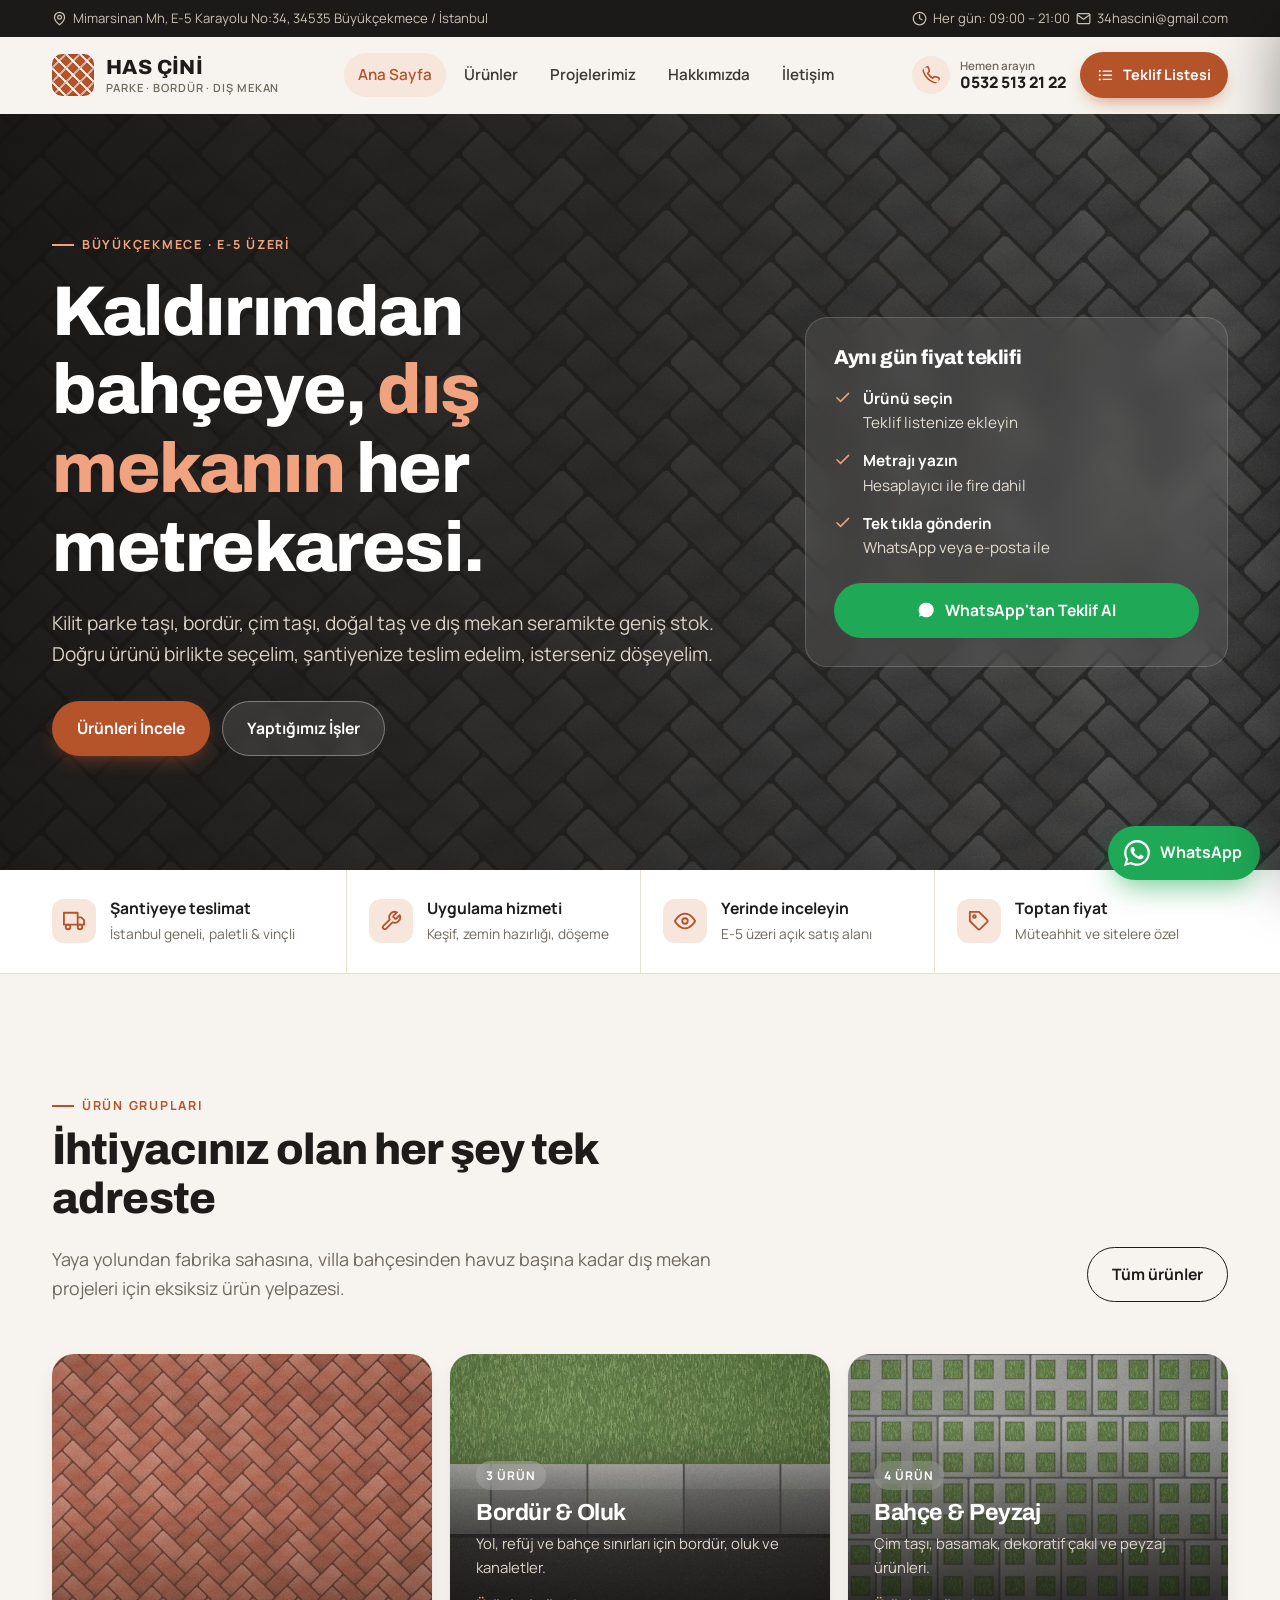
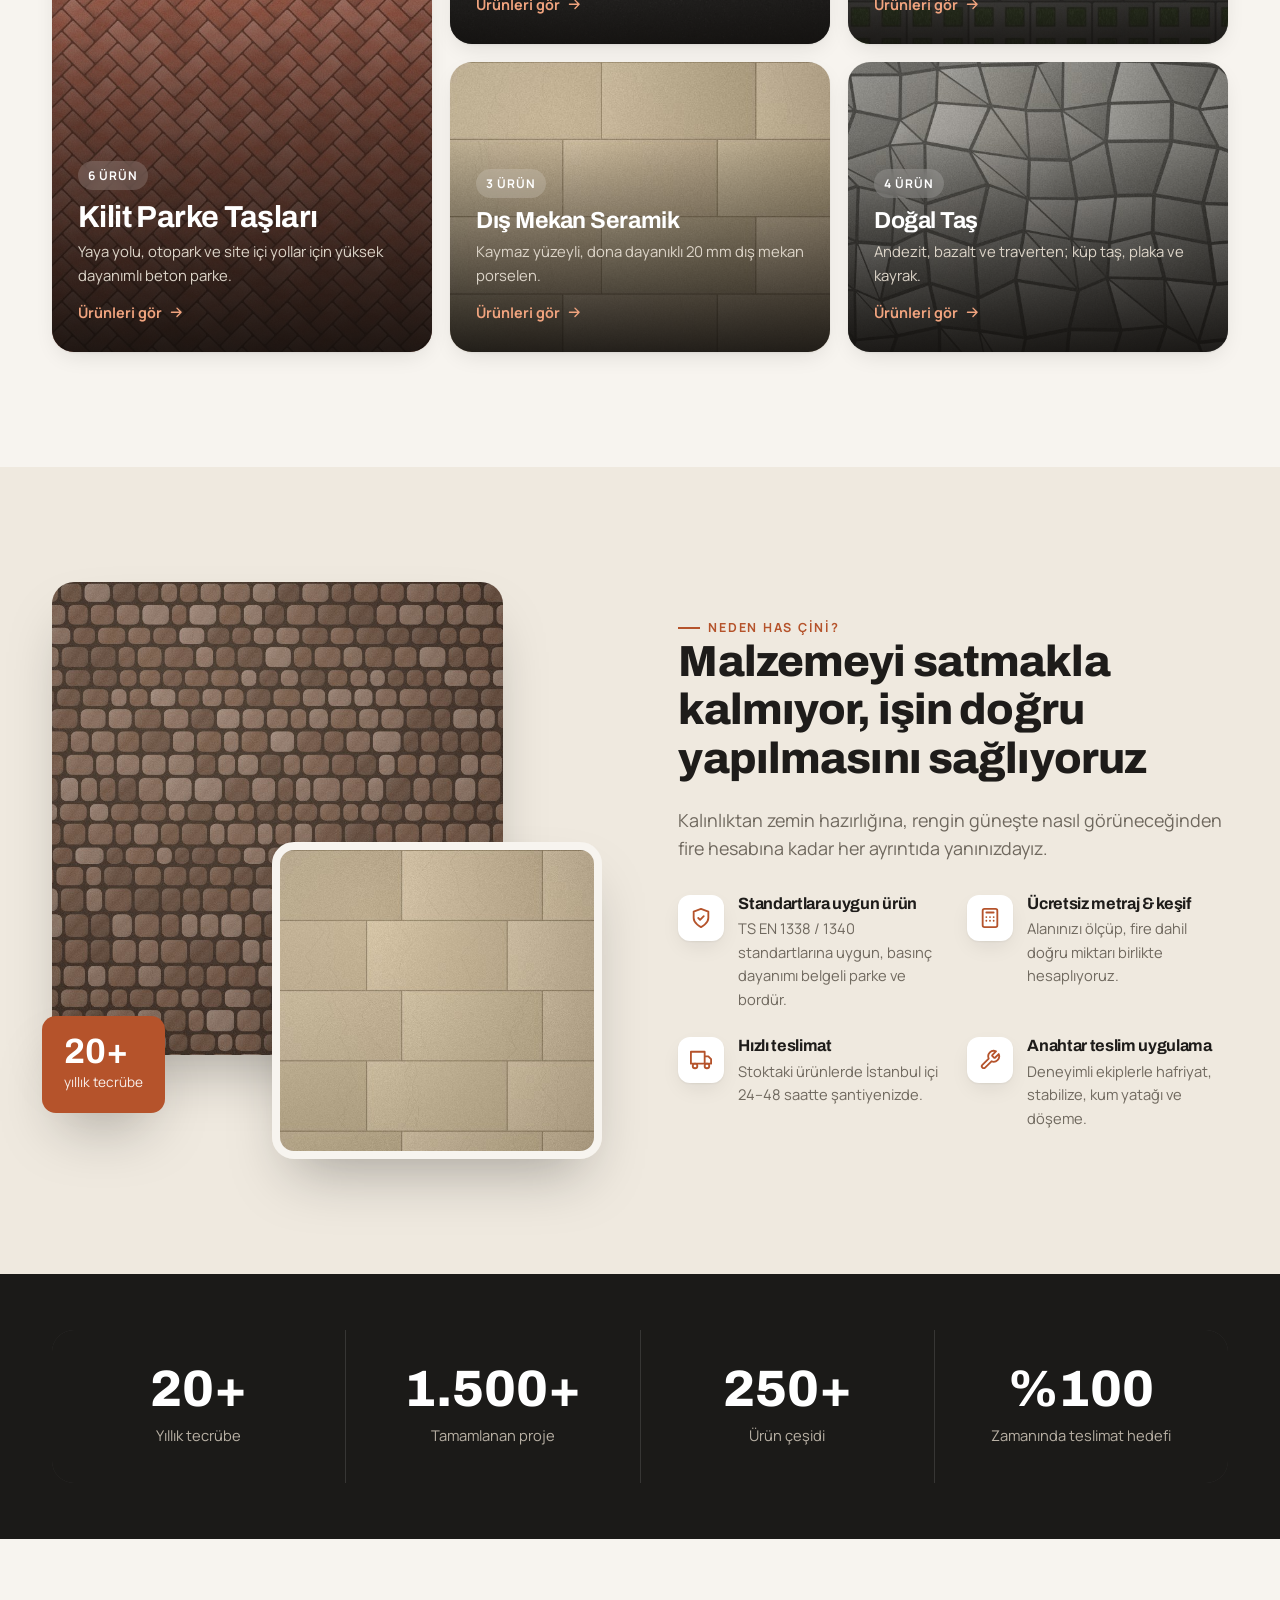
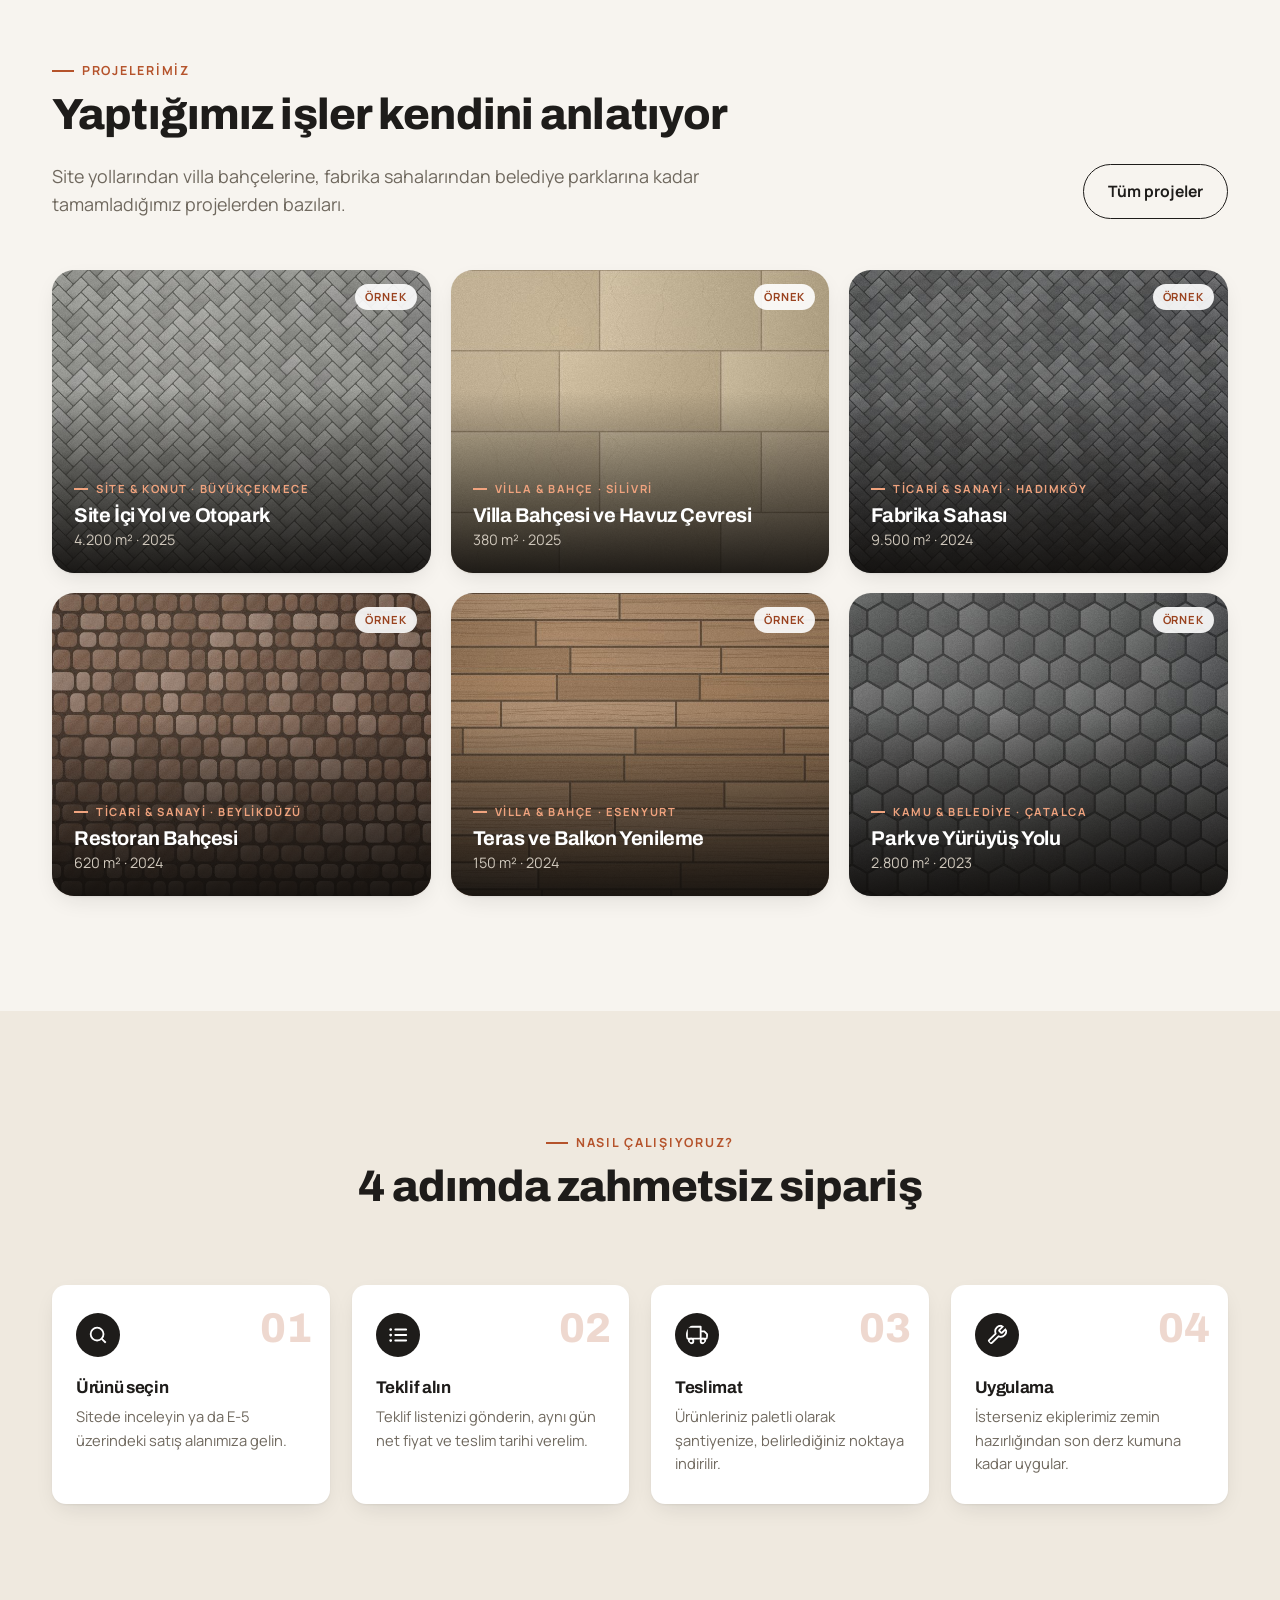
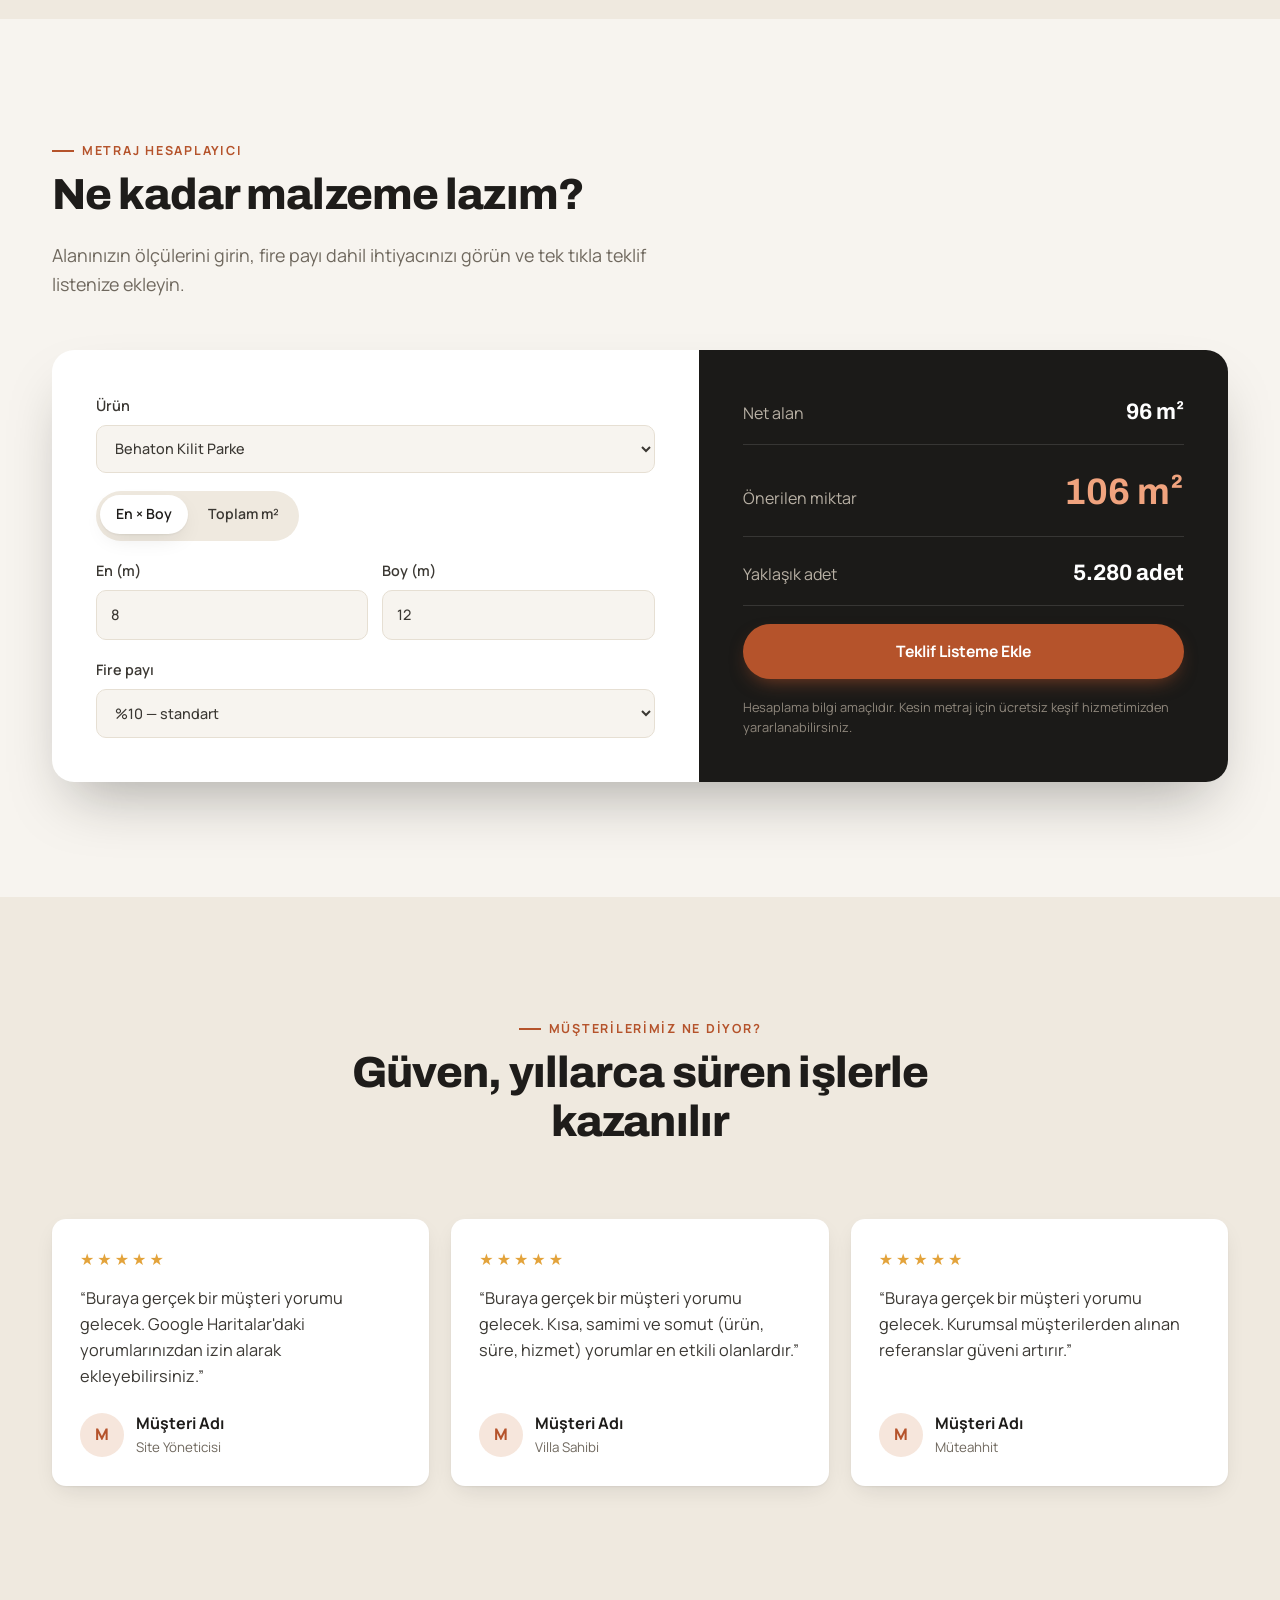
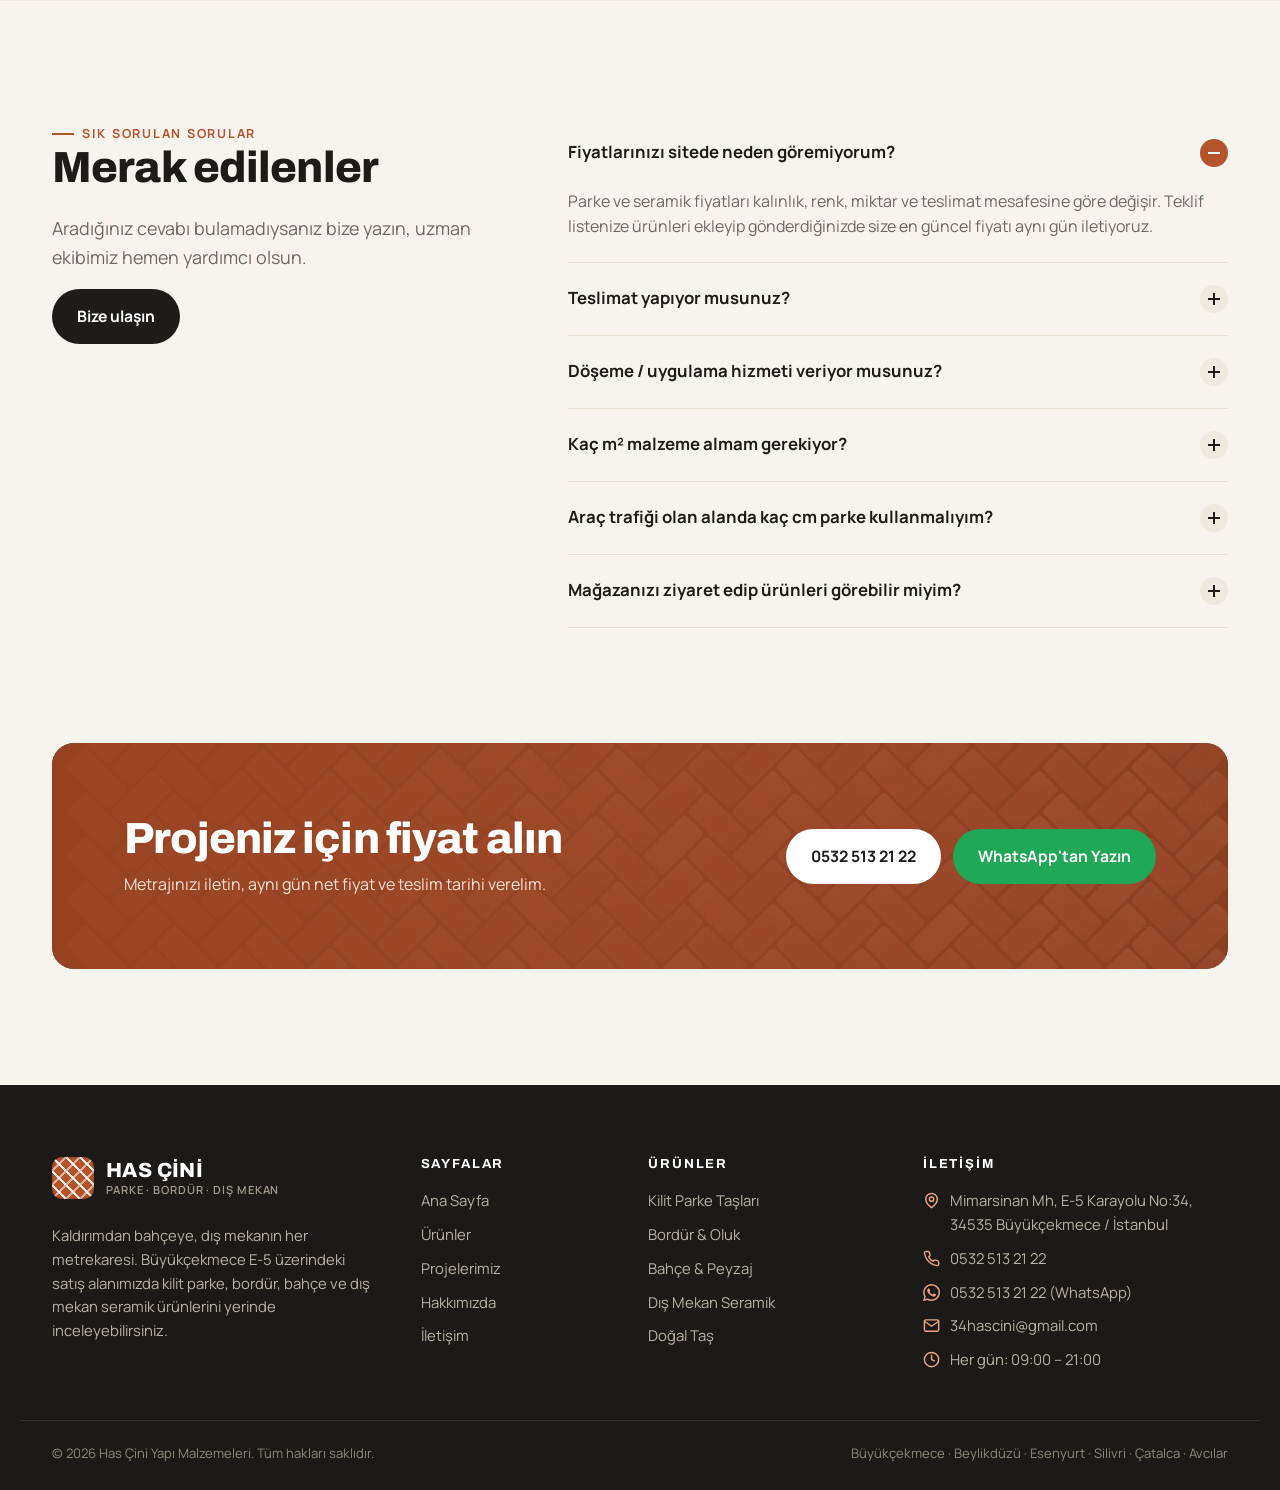
==== commit fdc67122: "İletişim bilgilerini güncelle: telefon, WhatsApp, e-posta, adres, konum ve çalışma saatleri Co-Autho" ====
--- a/index.html
+++ b/index.html
@@ -26,19 +26,23 @@
     "url": "https://www.hascini.com/",
     "image": "https://www.hascini.com/assets/img/og.jpg",
     "description": "Kilit parke taşı, bordür, bahçe düzenleme ve dış mekan seramik ürünleri satışı ve uygulaması.",
-    "telephone": "+902120000000",
+    "telephone": "+905325132122",
+    "email": "34hascini@gmail.com",
     "address": {
       "@type": "PostalAddress",
-      "streetAddress": "E-5 Karayolu üzeri",
+      "streetAddress": "Mimarsinan Mh, E-5 Karayolu No:34",
+      "postalCode": "34535",
       "addressLocality": "Büyükçekmece",
       "addressRegion": "İstanbul",
       "addressCountry": "TR"
     },
+    "geo": { "@type": "GeoCoordinates", "latitude": 41.01790358508834, "longitude": 28.560796890412625 },
+    "hasMap": "https://www.google.com/maps/search/?api=1&query=41.01790358508834,28.560796890412625",
     "areaServed": ["Büyükçekmece", "Beylikdüzü", "Esenyurt", "Silivri", "Çatalca", "Avcılar", "İstanbul"],
     "openingHoursSpecification": [{
       "@type": "OpeningHoursSpecification",
-      "dayOfWeek": ["Monday", "Tuesday", "Wednesday", "Thursday", "Friday", "Saturday"],
-      "opens": "08:00", "closes": "19:00"
+      "dayOfWeek": ["Monday", "Tuesday", "Wednesday", "Thursday", "Friday", "Saturday", "Sunday"],
+      "opens": "09:00", "closes": "21:00"
     }]
   }
   </script>
